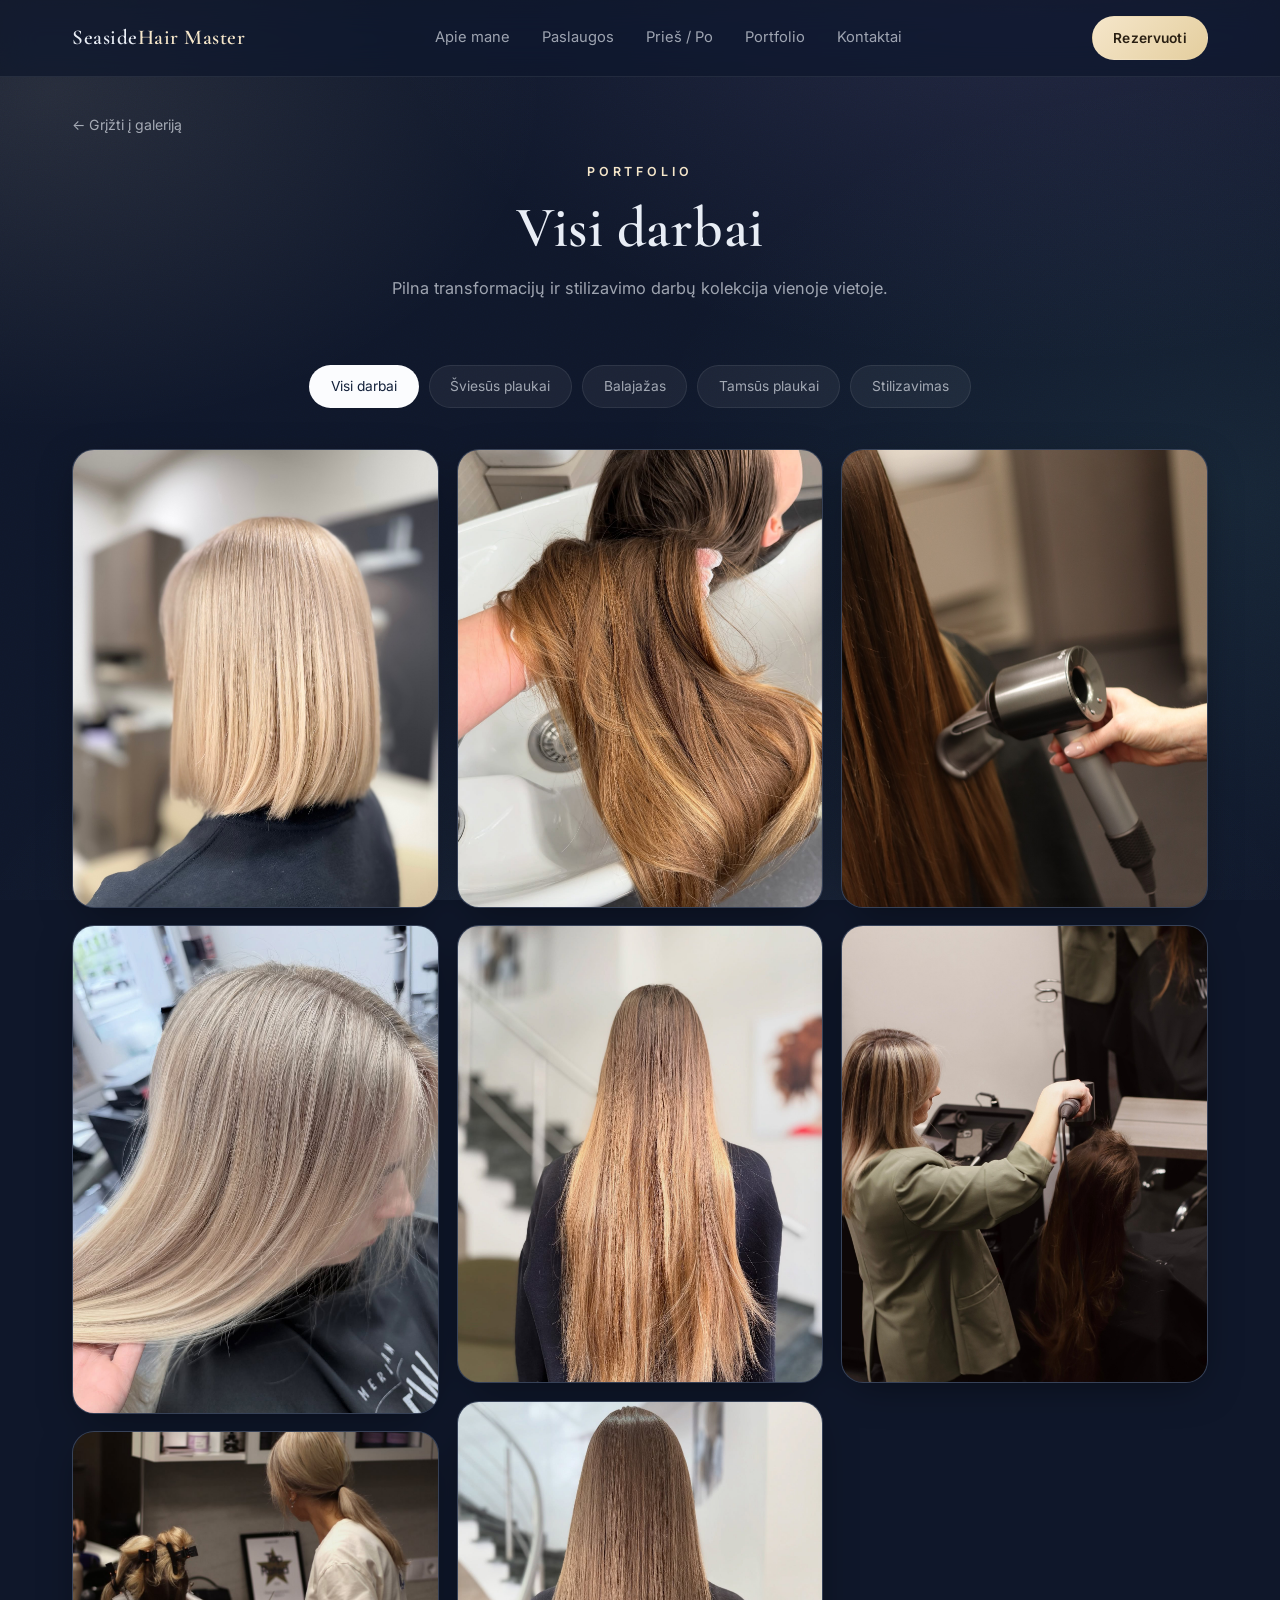
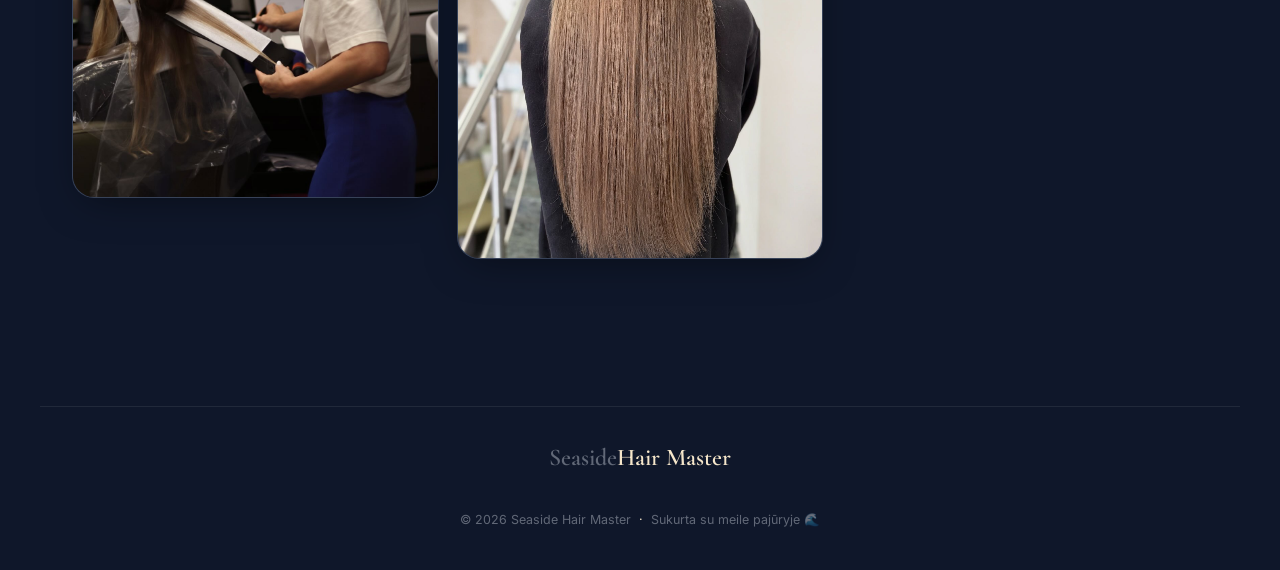
==== works.html @ 300fcc8c "Seaside Hair Master — pajūrio plaukų studijos svetainė Statinė svetainė (HTML/CSS/JS): hero su portr" ====
<!doctype html>
<html lang="lt">
<head>
  <meta charset="utf-8" />
  <meta name="viewport" content="width=device-width, initial-scale=1, viewport-fit=cover" />
  <title>Darbai · Seaside Hair Master</title>
  <meta name="description" content="Seaside Hair Master darbų galerija pagal kategorijas." />
  <meta name="theme-color" content="#0F172A" />
  <link rel="preconnect" href="https://fonts.googleapis.com" />
  <link rel="preconnect" href="https://fonts.gstatic.com" crossorigin />
  <link href="https://fonts.googleapis.com/css2?family=Cormorant+Garamond:wght@400;500;600;700&family=Inter:wght@300;400;500;600;700&display=swap" rel="stylesheet" />
  <link rel="stylesheet" href="css/styles.css" />
  <link rel="icon" href="data:image/svg+xml,%3Csvg xmlns='http://www.w3.org/2000/svg' viewBox='0 0 32 32'%3E%3Ctext y='26' font-size='26'%3E%F0%9F%8C%8A%3C/text%3E%3C/svg%3E" />
</head>
<body>
  <div class="page-noise" aria-hidden="true"></div>

  <!-- NAV -->
  <header class="nav is-scrolled" id="nav">
    <div class="nav__inner">
      <a href="index.html" class="nav__logo" aria-label="Seaside Hair Master pradžia">
        <span class="nav__logo-text">Seaside<em>Hair&nbsp;Master</em></span>
      </a>
      <nav class="nav__links" aria-label="Pagrindinė navigacija">
        <a href="index.html#about">Apie mane</a>
        <a href="index.html#services">Paslaugos</a>
        <a href="index.html#transform">Prieš / Po</a>
        <a href="index.html#portfolio">Portfolio</a>
        <a href="index.html#contact">Kontaktai</a>
      </nav>
      <a href="index.html#booking" class="btn btn--nav">Rezervuoti</a>
      <button class="nav__burger" id="burger" aria-label="Atidaryti meniu" aria-expanded="false">
        <span></span><span></span><span></span>
      </button>
    </div>
    <div class="nav__drawer" id="drawer">
      <a href="index.html#about">Apie mane</a>
      <a href="index.html#services">Paslaugos</a>
      <a href="index.html#transform">Prieš / Po</a>
      <a href="index.html#portfolio">Portfolio</a>
      <a href="index.html#contact">Kontaktai</a>
      <a href="index.html#booking" class="btn btn--gold btn--block">Rezervuoti konsultaciją</a>
    </div>
  </header>

  <main class="works section">
    <a href="index.html#portfolio" class="works__back">← Grįžti į galeriją</a>

    <div class="section__head">
      <p class="eyebrow" id="worksEyebrow">Darbai</p>
      <h1 class="section__title" id="worksTitle">Visi darbai</h1>
      <p class="section__lead" id="worksDesc"></p>
    </div>

    <div class="works__filters" id="worksFilters" role="tablist" aria-label="Kategorijos"></div>

    <div class="works__grid" id="worksGrid"></div>
  </main>

  <!-- Lightbox -->
  <div class="lightbox" id="lightbox" aria-hidden="true" role="dialog" aria-modal="true" aria-label="Darbo peržiūra">
    <button class="lightbox__close" id="lightboxClose" aria-label="Uždaryti">✕</button>
    <img class="lightbox__photo" id="lightboxPhoto" alt="" />
  </div>

  <footer class="site-footer">
    <div class="foot-copy">
      <a href="index.html" class="foot-brand">Seaside<em>Hair Master</em></a>
    </div>
    <div class="foot-copy">
      <span>© <span id="footYear">2026</span> Seaside Hair Master</span>
      <span class="foot-copy__dot">·</span>
      <span>Sukurta su meile pajūryje 🌊</span>
    </div>
  </footer>

  <script src="js/gallery-data.js" defer></script>
  <script src="js/works.js" defer></script>
</body>
</html>
---- css/styles.css ----
/* =========================================================
   Seaside Hair Master — stiliai
   Dark coastal glassmorphism · responsive
   ========================================================= */

:root{
  --bg:            #0F172A;
  --bg-2:          #0B1120;
  --gold:          #F5E6CA;
  --gold-deep:     #E4CE9E;
  --aqua:          #E0F2FE;
  --aqua-mist:     #A9D9F5;
  --violet:        #B9A8F0;
  --teal:          #7FE3D0;
  --pearl:         #FBFCFE;
  --text:          #E8EDF5;
  --text-soft:     rgba(232,237,245,.66);
  --text-faint:    rgba(232,237,245,.38);

  --glass:         rgba(255,255,255,.055);
  --glass-strong:  rgba(255,255,255,.09);
  --glass-border:  rgba(255,255,255,.14);
  --glass-border-soft: rgba(255,255,255,.08);

  --radius:        22px;
  --radius-sm:     14px;
  --shadow:        0 24px 60px -20px rgba(0,0,0,.55);
  --shadow-soft:   0 10px 40px -12px rgba(0,0,0,.5);

  --serif:         "Cormorant Garamond", Georgia, serif;
  --sans:          "Inter", system-ui, -apple-system, sans-serif;

  --maxw:          1200px;
  --ease:          cubic-bezier(.22,.61,.36,1);
}

*,*::before,*::after{ box-sizing:border-box; }

html{ scroll-behavior:smooth; -webkit-text-size-adjust:100%; }

body{
  margin:0;
  font-family:var(--sans);
  color:var(--text);
  background:
    radial-gradient(1100px 700px at 80% -6%, rgba(185,168,240,.12), transparent 60%),
    radial-gradient(900px 620px at 4% 10%, rgba(245,230,202,.10), transparent 55%),
    radial-gradient(1000px 700px at 96% 55%, rgba(127,227,208,.07), transparent 60%),
    radial-gradient(1200px 900px at 50% 122%, rgba(169,217,245,.10), transparent 60%),
    var(--bg);
  background-attachment:fixed;
  line-height:1.6;
  overflow-x:hidden;
  -webkit-font-smoothing:antialiased;
}

img{ max-width:100%; display:block; }
a{ color:inherit; text-decoration:none; }
button{ font-family:inherit; cursor:pointer; }

.page-noise{
  position:fixed; inset:0; z-index:1; pointer-events:none; opacity:.35;
  background-image:url("data:image/svg+xml,%3Csvg xmlns='http://www.w3.org/2000/svg' width='120' height='120'%3E%3Cfilter id='n'%3E%3CfeTurbulence type='fractalNoise' baseFrequency='.85' numOctaves='2'/%3E%3C/filter%3E%3Crect width='100%25' height='100%25' filter='url(%23n)' opacity='.5'/%3E%3C/svg%3E");
  mix-blend-mode:overlay;
}

/* ---------- typography helpers ---------- */
.eyebrow{
  font-size:.78rem; letter-spacing:.32em; text-transform:uppercase;
  color:var(--gold); font-weight:600; margin:0 0 1rem;
}
.section__title{
  font-family:var(--serif); font-weight:600;
  font-size:clamp(2.1rem,5.2vw,3.6rem); line-height:1.05;
  margin:0; letter-spacing:.5px;
}
.section__lead{
  color:var(--text-soft); max-width:52ch; margin:1rem auto 0;
  font-size:1.02rem;
}

/* ---------- glass card ---------- */
.glass-card{
  background:linear-gradient(160deg, var(--glass-strong), var(--glass));
  border:1px solid var(--glass-border);
  border-radius:var(--radius);
  backdrop-filter:blur(18px) saturate(140%);
  -webkit-backdrop-filter:blur(18px) saturate(140%);
  box-shadow:var(--shadow-soft),
             inset 0 1px 0 rgba(255,255,255,.14);
}

/* ---------- buttons ---------- */
.btn{
  --pad:.95rem 1.7rem;
  display:inline-flex; align-items:center; justify-content:center; gap:.5em;
  padding:var(--pad); border:1px solid transparent; border-radius:100px;
  font-weight:600; font-size:.94rem; letter-spacing:.02em;
  transition:transform .35s var(--ease), box-shadow .35s var(--ease), background .3s;
  white-space:nowrap;
}
.btn--gold{
  background:linear-gradient(135deg,var(--gold),var(--gold-deep));
  color:#2A2013;
  box-shadow:0 12px 30px -10px rgba(245,230,202,.5);
}
.btn--gold:hover{ transform:translateY(-3px); box-shadow:0 18px 40px -10px rgba(245,230,202,.65); }
.btn--ghost{
  background:var(--glass); color:var(--text);
  border:1px solid var(--glass-border);
}
.btn--ghost:hover{ background:var(--glass-strong); transform:translateY(-2px); }
.btn--nav{ padding:.62rem 1.25rem; font-size:.86rem; background:linear-gradient(135deg,var(--gold),var(--gold-deep)); color:#2A2013; }
.btn--nav:hover{ transform:translateY(-2px); }
.btn--block{ width:100%; }

/* ---------- section frame ---------- */
.section{
  position:relative; z-index:2;
  max-width:var(--maxw); margin:0 auto;
  padding:clamp(4.5rem,9vw,8rem) clamp(1.2rem,4vw,2rem);
}
.section__head{ text-align:center; margin-bottom:clamp(2.5rem,5vw,4rem); }

/* reveal animation — dvikryptė, su kryptimi */
.reveal{ opacity:0; transform:translateY(40px); transition:opacity .85s var(--ease), transform .85s var(--ease); }
.reveal[data-reveal="left"]{ transform:translateX(-64px); }
.reveal[data-reveal="right"]{ transform:translateX(64px); }
.reveal[data-reveal="up"]{ transform:translateY(48px); }
.reveal.is-in{ opacity:1; transform:none; }

/* =========================================================
   NAV
   ========================================================= */
.nav{
  position:fixed; top:0; left:0; right:0; z-index:50;
  transition:background .4s, backdrop-filter .4s, border-color .4s;
  border-bottom:1px solid transparent;
}
.nav.is-scrolled{
  background:rgba(15,23,42,.72);
  backdrop-filter:blur(16px) saturate(140%);
  -webkit-backdrop-filter:blur(16px) saturate(140%);
  border-bottom:1px solid var(--glass-border-soft);
}
.nav__inner{
  max-width:var(--maxw); margin:0 auto;
  display:flex; align-items:center; justify-content:space-between; gap:1rem;
  padding:1rem clamp(1.2rem,4vw,2rem);
}
.nav__logo{ display:flex; align-items:center; gap:.55rem; }
.nav__logo-mark{ font-size:1.4rem; }
.nav__logo-text{ font-family:var(--serif); font-size:1.32rem; font-weight:600; letter-spacing:.5px; }
.nav__logo-text em{ font-style:normal; color:var(--gold); }
.nav__links{ display:flex; gap:2rem; }
.nav__links a{ font-size:.92rem; color:var(--text-soft); position:relative; transition:color .3s; }
.nav__links a::after{
  content:""; position:absolute; left:0; bottom:-6px; height:1.5px; width:0;
  background:var(--gold); transition:width .35s var(--ease);
}
.nav__links a:hover{ color:var(--text); }
.nav__links a:hover::after{ width:100%; }

.nav__burger{ display:none; flex-direction:column; gap:5px; background:none; border:0; padding:6px; }
.nav__burger span{ width:24px; height:2px; background:var(--text); border-radius:2px; transition:.3s var(--ease); }
.nav__burger.is-open span:nth-child(1){ transform:translateY(7px) rotate(45deg); }
.nav__burger.is-open span:nth-child(2){ opacity:0; }
.nav__burger.is-open span:nth-child(3){ transform:translateY(-7px) rotate(-45deg); }

.nav__drawer{
  display:none; flex-direction:column; gap:.3rem;
  padding:1rem clamp(1.2rem,4vw,2rem) 1.6rem;
  background:rgba(11,17,32,.96);
  backdrop-filter:blur(16px); border-bottom:1px solid var(--glass-border-soft);
}
.nav__drawer a{ padding:.85rem .4rem; color:var(--text-soft); border-bottom:1px solid var(--glass-border-soft); }
.nav__drawer a:last-child{ border:0; margin-top:.8rem; }
.nav__drawer.is-open{ display:flex; animation:drawer .35s var(--ease); }
@keyframes drawer{ from{ opacity:0; transform:translateY(-12px);} to{ opacity:1; transform:none; } }

/* =========================================================
   HERO
   ========================================================= */
.hero{
  position:relative; min-height:100svh; display:flex; align-items:center;
  padding:7rem clamp(1.2rem,4vw,2rem) 4rem; overflow:hidden; z-index:2;
}
.hero__canvas{ position:absolute; inset:0; width:100%; height:100%; z-index:0; }
.hero__glow{
  position:absolute; z-index:0; inset:0; pointer-events:none;
  background:radial-gradient(600px 500px at 82% 40%, rgba(169,217,245,.16), transparent 60%);
}
.hero__grid{
  position:relative; z-index:2;
  max-width:var(--maxw); margin:0 auto; width:100%;
  display:grid; grid-template-columns:1.05fr .95fr; gap:clamp(2rem,5vw,4rem); align-items:center;
}
.hero__title{
  font-family:var(--serif); font-weight:600;
  font-size:clamp(2.9rem,7.4vw,5.7rem); line-height:.98; letter-spacing:.5px;
  margin:.4rem 0 1.4rem;
}
.hero__title span{ display:block; }
.reveal-word{ opacity:0; transform:translateY(40px); }
.reveal-word--accent{
  background:linear-gradient(120deg,var(--gold) 10%,var(--violet) 55%,var(--aqua-mist));
  background-size:200% auto;
  -webkit-background-clip:text; background-clip:text; color:transparent;
  font-style:italic; animation:shimmer 7s ease-in-out infinite;
}
@keyframes shimmer{ 0%,100%{ background-position:0% 50%; } 50%{ background-position:100% 50%; } }
.hero__sub{ color:var(--text-soft); font-size:1.08rem; max-width:46ch; margin:0 0 2rem; }

.hero__cta{
  display:flex; align-items:center; justify-content:space-between; gap:1.5rem;
  padding:1.1rem 1.1rem 1.1rem 1.6rem; max-width:520px;
}
.hero__cta-text{ display:flex; flex-direction:column; }
.hero__cta-text strong{ font-size:1.02rem; }
.hero__cta-text span{ font-size:.8rem; color:var(--text-faint); }

.hero__stats{ list-style:none; display:flex; gap:2.4rem; margin:2.6rem 0 0; padding:0; }
.hero__stats li{ display:flex; flex-direction:column; }
.hero__stats b{ font-family:var(--serif); font-size:1.8rem; color:var(--gold); }
.hero__stats span{ font-size:.78rem; color:var(--text-soft); letter-spacing:.02em; }

.hero__media{ position:relative; }
.hero__media-img{
  aspect-ratio:4/5; border-radius:calc(var(--radius) + 6px);
  background:
    linear-gradient(180deg, rgba(15,23,42,0) 45%, rgba(15,23,42,.55)),
    url("../assets/img/ieva-portrait.jpg");
  background-size:cover; background-position:center 18%;
  box-shadow:var(--shadow);
  border:1px solid var(--glass-border);
  position:relative; overflow:hidden;
}
.hero__media-img::after{
  content:""; position:absolute; inset:0;
  background:linear-gradient(115deg, transparent 40%, rgba(255,255,255,.12) 50%, transparent 60%);
  animation:sheen 6s var(--ease) infinite;
}
@keyframes sheen{ 0%,60%{ transform:translateX(-120%);} 100%{ transform:translateX(120%);} }
.hero__media-tag{
  position:absolute; bottom:1.1rem; left:-1rem; padding:.7rem 1.1rem;
  font-size:.84rem; display:flex; align-items:center; gap:.5rem;
}
.hero__media-tag b{ color:var(--gold); }
.dot{ width:8px; height:8px; border-radius:50%; background:#7CE0A8; box-shadow:0 0 10px #7CE0A8; animation:pulse 1.8s infinite; }
@keyframes pulse{ 0%,100%{ opacity:1;} 50%{ opacity:.35;} }

.hero__scroll{
  position:absolute; bottom:1.6rem; left:50%; transform:translateX(-50%); z-index:3;
  width:26px; height:42px; border:1.5px solid var(--glass-border); border-radius:100px;
  display:flex; justify-content:center; padding-top:8px;
}
.hero__scroll span{ width:4px; height:8px; border-radius:4px; background:var(--gold); animation:scroll 1.8s infinite; }
@keyframes scroll{ 0%{ opacity:0; transform:translateY(-4px);} 40%{ opacity:1;} 80%{ opacity:0; transform:translateY(12px);} }

/* =========================================================
   ABOUT
   ========================================================= */
.about__grid{ display:grid; grid-template-columns:1fr 1.05fr; gap:clamp(2.5rem,6vw,5rem); align-items:center; }
.about__visual{ position:relative; min-height:460px; }
.about__img{ position:absolute; border-radius:var(--radius); background-size:cover; background-position:center; box-shadow:var(--shadow); border:1px solid var(--glass-border); }
.about__img--back{
  width:66%; aspect-ratio:3/4; top:0; right:0;
  background-image:url("../assets/img/long-ombre.jpg");
  background-size:cover; background-position:center;
}
.about__img--front{
  width:54%; aspect-ratio:3/4; bottom:0; left:0;
  background-image:url("../assets/img/foils-process.jpg");
  background-size:cover; background-position:center;
}
.about__sign{
  position:absolute; bottom:2.2rem; right:.5rem; padding:1rem 1.4rem;
  display:flex; flex-direction:column;
}
.about__sign-name{ font-family:var(--serif); font-size:1.7rem; color:var(--gold); line-height:1; }
.about__sign-role{ font-size:.74rem; color:var(--text-soft); letter-spacing:.06em; text-transform:uppercase; margin-top:.35rem; }

.about__text p{ font-size:1.06rem; margin:0 0 1.2rem; }
.fade-line{ opacity:.28; transition:opacity .8s var(--ease); }
.fade-line.is-in{ opacity:1; }
.about__text em{ color:var(--aqua-mist); font-style:italic; }
.about__badges{ list-style:none; display:flex; flex-wrap:wrap; gap:.6rem; padding:0; margin:1.8rem 0 0; }
.about__badges li{
  font-size:.78rem; padding:.5rem .95rem; border-radius:100px;
  background:var(--glass); border:1px solid var(--glass-border); color:var(--text-soft);
}

/* =========================================================
   SERVICES
   ========================================================= */
.services__tabs{ display:flex; flex-wrap:wrap; justify-content:center; gap:.6rem; margin-bottom:2.6rem; }
.tab{
  padding:.8rem 1.5rem; border-radius:100px; font-size:.92rem; font-weight:500;
  background:var(--glass); border:1px solid var(--glass-border-soft); color:var(--text-soft);
  transition:.3s var(--ease);
}
.tab.is-active{ background:linear-gradient(135deg,var(--gold),var(--gold-deep)); color:#2A2013; border-color:transparent; box-shadow:0 10px 26px -12px rgba(245,230,202,.5); }
.tab:not(.is-active):hover{ color:var(--text); background:var(--glass-strong); }

.services__panels{ position:relative; }
.services__list{ display:grid; gap:1rem; }
.service{
  display:flex; align-items:center; justify-content:space-between; gap:1.5rem;
  padding:1.5rem 1.8rem; border-radius:var(--radius);
  background:linear-gradient(160deg,var(--glass-strong),var(--glass));
  border:1px solid var(--glass-border); backdrop-filter:blur(14px);
  transform-style:preserve-3d; transition:transform .2s var(--ease), border-color .3s, box-shadow .3s;
  will-change:transform;
}
.service:hover{ border-color:rgba(245,230,202,.4); box-shadow:0 20px 50px -22px rgba(0,0,0,.7); }
.service__main h3{ font-family:var(--serif); font-size:1.42rem; margin:0 0 .35rem; font-weight:600; }
.service__main p{ margin:0; color:var(--text-soft); font-size:.94rem; max-width:56ch; }
.service__price{ text-align:right; flex-shrink:0; }
.service__price b{ font-family:var(--serif); font-size:1.5rem; color:var(--gold); display:block; }
.service__price span{ font-size:.72rem; color:var(--text-faint); text-transform:uppercase; letter-spacing:.1em; }
.service__book{ margin-top:.6rem; font-size:.8rem; color:var(--aqua-mist); }

.services__thumb{
  position:fixed; top:0; left:0; width:150px; height:190px; border-radius:16px;
  background-size:cover; background-position:center; pointer-events:none; z-index:40;
  opacity:0; transform:translate(-50%,-50%) scale(.7); transition:opacity .3s, transform .3s var(--ease);
  border:1px solid var(--glass-border); box-shadow:var(--shadow);
}
.services__thumb.is-visible{ opacity:1; transform:translate(-50%,-50%) scale(1); }

/* =========================================================
   BEFORE / AFTER
   ========================================================= */
.ba{
  position:relative; max-width:860px; margin:0 auto; aspect-ratio:16/10;
  border-radius:var(--radius); overflow:hidden; box-shadow:var(--shadow);
  border:1px solid var(--glass-border); user-select:none; touch-action:none;
}
.ba__img{ position:absolute; inset:0; background-size:cover; background-position:center; }
.ba__img--after{ background:linear-gradient(160deg,#d8bd8f 0%,#7d97ad 55%,#26364f 100%); }
.ba__img--before{
  background:linear-gradient(160deg,#4a4a4a,#20242b);
  filter:grayscale(.5) brightness(.8); width:50%;
  border-right:2px solid rgba(255,255,255,.7);
}
.ba__label{
  position:absolute; top:1rem; padding:.4rem .9rem; font-size:.76rem; letter-spacing:.14em; text-transform:uppercase;
  background:rgba(15,23,42,.55); border:1px solid var(--glass-border-soft); border-radius:100px; backdrop-filter:blur(6px);
}
.ba__label--before{ left:1rem; }
.ba__label--after{ right:1rem; color:var(--gold); }
.ba__handle{
  position:absolute; top:0; bottom:0; left:50%; width:2px; background:rgba(255,255,255,.85);
  transform:translateX(-50%); cursor:ew-resize;
}
.ba__handle-grip{
  position:absolute; top:50%; left:50%; transform:translate(-50%,-50%);
  width:52px; height:52px; border-radius:50%;
  background:linear-gradient(135deg,var(--gold),var(--gold-deep)); color:#2A2013;
  display:flex; align-items:center; justify-content:center; font-weight:700; letter-spacing:2px;
  box-shadow:0 10px 30px -8px rgba(0,0,0,.6);
}

/* =========================================================
   PORTFOLIO
   ========================================================= */
.portfolio__filters{ display:flex; flex-wrap:wrap; justify-content:center; gap:.6rem; margin-bottom:2.4rem; }
.pill{
  padding:.6rem 1.3rem; border-radius:100px; font-size:.86rem;
  background:var(--glass); border:1px solid var(--glass-border-soft); color:var(--text-soft); transition:.3s var(--ease);
}
.pill.is-active{ background:var(--pearl); color:#12203a; border-color:transparent; }
.pill:not(.is-active):hover{ color:var(--text); background:var(--glass-strong); }

.portfolio__grid{
  columns:3; column-gap:1.1rem;
}
.tile{
  break-inside:avoid; margin-bottom:1.1rem; border-radius:var(--radius); overflow:hidden;
  position:relative; cursor:pointer; border:1px solid var(--glass-border-soft);
  transition:transform .5s var(--ease), opacity .4s; box-shadow:var(--shadow-soft);
}
.tile:hover{ transform:translateY(-6px); }
.tile__img{ background-size:cover; background-position:center; }
.tile__overlay{
  position:absolute; inset:0; display:flex; flex-direction:column; justify-content:flex-end;
  padding:1.1rem; background:linear-gradient(180deg,transparent 45%,rgba(11,17,32,.85));
  opacity:0; transition:opacity .4s;
}
.tile:hover .tile__overlay{ opacity:1; }
.tile__overlay h4{ font-family:var(--serif); font-size:1.15rem; margin:0; }
.tile__overlay span{ font-size:.78rem; color:var(--gold); }
.tile.is-hidden{ display:none; }

/* lightbox */
.lightbox{
  position:fixed; inset:0; z-index:100; display:none; align-items:center; justify-content:center;
  padding:1.5rem; background:rgba(6,10,20,.72); backdrop-filter:blur(10px);
}
.lightbox.is-open{ display:flex; animation:fade .3s; }
@keyframes fade{ from{ opacity:0;} to{ opacity:1; } }
.lightbox__inner{ display:grid; grid-template-columns:1.4fr .9fr; max-width:900px; width:100%; max-height:86vh; overflow:hidden; }
.lightbox__img{ background-size:cover; background-position:center; min-height:400px; }
.lightbox__meta{ padding:2rem; overflow:auto; }
.lightbox__meta h3{ font-family:var(--serif); font-size:1.7rem; margin:0 0 .3rem; }
.lightbox__cat{ color:var(--gold); font-size:.82rem; text-transform:uppercase; letter-spacing:.12em; margin:0 0 1.5rem; }
.lightbox__meta dl{ margin:0; display:grid; gap:.9rem; }
.lightbox__meta dt{ font-size:.72rem; color:var(--text-faint); text-transform:uppercase; letter-spacing:.1em; }
.lightbox__meta dd{ margin:.2rem 0 0; font-size:.96rem; }
.lightbox__close{
  position:absolute; top:1.4rem; right:1.6rem; width:44px; height:44px; border-radius:50%;
  background:var(--glass-strong); border:1px solid var(--glass-border); color:var(--text); font-size:1.1rem;
}
.lightbox__close:hover{ background:var(--glass); }

/* =========================================================
   BOOKING
   ========================================================= */
.booking{ position:relative; }
.booking::before{
  content:""; position:absolute; top:0; bottom:0; left:50%; transform:translateX(-50%);
  width:100vw; z-index:-1;
  background:
    linear-gradient(rgba(11,17,32,.80), rgba(11,17,32,.90) 55%, rgba(11,17,32,.96)),
    url("../assets/img/stylist-blowdry.jpg") center 22% / cover no-repeat;
}
.booking::after{
  content:""; position:absolute; top:0; bottom:0; left:50%; transform:translateX(-50%);
  width:100vw; z-index:-1; pointer-events:none;
  border-top:1px solid var(--glass-border-soft); border-bottom:1px solid var(--glass-border-soft);
  background:radial-gradient(700px 400px at 50% 0%, rgba(169,217,245,.12), transparent 65%);
}
.booking__card{ max-width:720px; margin:0 auto; padding:clamp(1.6rem,4vw,2.8rem); }
.booking__steps{ list-style:none; display:flex; gap:.5rem; margin:0 0 2.2rem; padding:0; counter-reset:s; }
.booking__steps li{ flex:1; display:flex; align-items:center; gap:.6rem; font-size:.86rem; color:var(--text-faint); }
.booking__steps li span{
  width:30px; height:30px; border-radius:50%; display:grid; place-items:center; flex-shrink:0;
  background:var(--glass); border:1px solid var(--glass-border); font-size:.85rem; transition:.3s;
}
.booking__steps li.is-active{ color:var(--text); }
.booking__steps li.is-active span{ background:linear-gradient(135deg,var(--gold),var(--gold-deep)); color:#2A2013; border-color:transparent; }
.booking__steps li.is-done span{ background:rgba(124,224,168,.2); border-color:rgba(124,224,168,.5); color:#7CE0A8; }

.booking__panel{ border:0; padding:0; margin:0; display:none; }
.booking__panel.is-active{ display:block; animation:panel .4s var(--ease); }
@keyframes panel{ from{ opacity:0; transform:translateX(14px);} to{ opacity:1; transform:none; } }

.field{ margin-bottom:1.1rem; }
.field-row{ display:grid; grid-template-columns:1fr 1fr; gap:1rem; }
.field label{ display:block; font-size:.82rem; color:var(--text-soft); margin-bottom:.45rem; letter-spacing:.02em; }
.field input, .field select, .field textarea, .card-input input{
  width:100%; padding:.85rem 1rem; border-radius:var(--radius-sm); color:var(--text);
  background:var(--glass); border:1px solid var(--glass-border); font-size:.95rem; font-family:inherit;
  transition:border-color .3s, box-shadow .3s, background .3s;
}
.field input::placeholder, .field textarea::placeholder{ color:var(--text-faint); }
.field input:focus, .field select:focus, .field textarea:focus, .card-input input:focus{
  outline:none; border-color:rgba(245,230,202,.55);
  background:var(--glass-strong);
  box-shadow:0 0 0 3px rgba(245,230,202,.12), 0 0 26px -4px rgba(169,217,245,.4);
}
.field select{ appearance:none; background-image:url("data:image/svg+xml,%3Csvg xmlns='http://www.w3.org/2000/svg' width='12' height='8'%3E%3Cpath d='M1 1l5 5 5-5' stroke='%23F5E6CA' stroke-width='1.5' fill='none'/%3E%3C/svg%3E"); background-repeat:no-repeat; background-position:right 1rem center; }
.field textarea{ resize:vertical; }
.field.invalid input, .field.invalid select{ border-color:#e88; box-shadow:0 0 0 3px rgba(238,136,136,.15); }

.dropzone{
  display:flex; flex-direction:column; align-items:center; gap:.4rem; text-align:center;
  padding:1.8rem; border-radius:var(--radius-sm); cursor:pointer;
  background:var(--glass); border:1.5px dashed var(--glass-border); transition:.3s;
}
.dropzone:hover, .dropzone.is-drag{ border-color:var(--gold); background:var(--glass-strong); }
.dropzone__icon{ font-size:1.5rem; color:var(--gold); }
.dropzone small{ color:var(--text-faint); font-size:.78rem; }
.dropzone b{ color:var(--gold); }

.booking__nav{ display:flex; justify-content:space-between; align-items:center; margin-top:1.8rem; gap:1rem; }
.booking__hint, .booking__secure{ font-size:.88rem; color:var(--text-soft); margin:0 0 1.2rem; }
.booking__secure{ margin:1.2rem 0 0; }

/* calendar */
.calendar{ display:grid; grid-template-columns:repeat(7,1fr); gap:.4rem; }
.calendar__dow{ text-align:center; font-size:.7rem; color:var(--text-faint); text-transform:uppercase; padding:.3rem 0; }
.calendar__day{
  aspect-ratio:1; border-radius:12px; background:var(--glass); border:1px solid var(--glass-border-soft);
  color:var(--text); font-size:.9rem; display:grid; place-items:center; transition:.25s;
}
.calendar__day:disabled{ opacity:.25; cursor:not-allowed; }
.calendar__day:not(:disabled):hover{ background:var(--glass-strong); border-color:var(--gold); }
.calendar__day.is-selected{ background:linear-gradient(135deg,var(--gold),var(--gold-deep)); color:#2A2013; border-color:transparent; }
.calendar__day.is-empty{ background:none; border:0; }

.timeslots{ margin-top:1.6rem; }
.timeslots__label{ font-size:.86rem; color:var(--text-soft); margin:0 0 .8rem; }
.timeslots__label b{ color:var(--gold); }
.timeslots__grid{ display:grid; grid-template-columns:repeat(auto-fill,minmax(90px,1fr)); gap:.5rem; }
.slot{ padding:.7rem; border-radius:12px; background:var(--glass); border:1px solid var(--glass-border); color:var(--text); font-size:.9rem; transition:.25s; }
.slot:hover{ border-color:var(--gold); background:var(--glass-strong); }
.slot.is-selected{ background:linear-gradient(135deg,var(--gold),var(--gold-deep)); color:#2A2013; border-color:transparent; }

.summary{ background:var(--glass); border:1px solid var(--glass-border); border-radius:var(--radius-sm); padding:1.3rem 1.5rem; margin-bottom:1.5rem; }
.summary__row{ display:flex; justify-content:space-between; padding:.5rem 0; font-size:.94rem; border-bottom:1px solid var(--glass-border-soft); }
.summary__row:last-child{ border:0; }
.summary__row span{ color:var(--text-soft); }
.summary__row b{ color:var(--text); }
.summary__total{ font-family:var(--serif); font-size:1.2rem; }
.summary__total b{ color:var(--gold); }

.card-input{ position:relative; }
.card-brands{ position:absolute; right:.7rem; top:50%; transform:translateY(-50%); display:flex; gap:.35rem; }
.card-brands span{ font-size:.62rem; padding:.2rem .35rem; border-radius:5px; background:var(--glass-strong); border:1px solid var(--glass-border-soft); color:var(--text-soft); }

.booking__success{ text-align:center; padding:2rem 1rem; }
.booking__success-mark{
  width:70px; height:70px; border-radius:50%; margin:0 auto 1.3rem; display:grid; place-items:center;
  background:rgba(124,224,168,.16); border:1px solid rgba(124,224,168,.5); color:#7CE0A8; font-size:2rem;
}
.booking__success h3{ font-family:var(--serif); font-size:1.9rem; margin:0 0 .6rem; }
.booking__success p{ color:var(--text-soft); }
.booking__disclaimer{ text-align:center; color:var(--text-faint); font-size:.78rem; margin-top:1.4rem; }

/* =========================================================
   FOOTER
   ========================================================= */
.footer{ position:relative; z-index:2; max-width:var(--maxw); margin:0 auto; padding:2rem clamp(1.2rem,4vw,2rem) 3rem; }
.footer__inner{ display:grid; grid-template-columns:1.5fr 1fr 1fr 1.3fr; gap:2.5rem; padding:clamp(2rem,4vw,3rem); }
.footer__brand p{ color:var(--text-soft); font-size:.92rem; margin:1rem 0 1.4rem; max-width:34ch; }
.footer__col h4{ font-family:var(--serif); font-size:1.2rem; margin:0 0 1rem; font-weight:600; }
.footer__col p{ color:var(--text-soft); font-size:.92rem; margin:0 0 .8rem; }
.footer__link{ display:block; color:var(--aqua-mist); font-size:.92rem; margin-bottom:.4rem; transition:color .3s; }
.footer__link:hover{ color:var(--gold); }
.footer__social{ display:flex; gap:1rem; }
.footer__social a{ font-size:.86rem; color:var(--text-soft); position:relative; transition:color .3s; }
.footer__social a:hover{ color:var(--gold); }
.footer__hours{ list-style:none; padding:0; margin:0; }
.footer__hours li{ display:flex; justify-content:space-between; font-size:.9rem; padding:.35rem 0; color:var(--text-soft); }
.footer__hours b{ color:var(--text); }
.footer__bottom{ display:flex; justify-content:space-between; flex-wrap:wrap; gap:.6rem; margin-top:1.6rem; padding:0 .5rem; font-size:.8rem; color:var(--text-faint); }

/* =========================================================
   RESPONSIVE
   ========================================================= */
@media (max-width:960px){
  .nav__links{ display:none; }
  .nav__burger{ display:flex; }
  .btn--nav{ display:none; }
  .hero__grid{ grid-template-columns:1fr; }
  .hero__right{ order:-1; max-width:360px; }
  .hero__stats{ gap:1.6rem; }
  .about__grid{ grid-template-columns:1fr; }
  .about__visual{ max-width:440px; }
  .portfolio__grid{ columns:2; }
  .footer__inner{ grid-template-columns:1fr 1fr; }
  .lightbox__inner{ grid-template-columns:1fr; }
  .lightbox__img{ min-height:260px; }
}
@media (max-width:600px){
  .hero__cta{ flex-direction:column; align-items:stretch; text-align:center; }
  .hero__cta .btn{ width:100%; }
  .hero__stats{ flex-wrap:wrap; gap:1.2rem 2rem; }
  .service{ flex-direction:column; align-items:flex-start; gap:.9rem; }
  .service__price{ text-align:left; }
  .portfolio__grid{ columns:1; }
  .footer__inner{ grid-template-columns:1fr; }
  .field-row{ grid-template-columns:1fr; }
  .booking__steps li span{ width:26px; height:26px; }
  .booking__steps li{ font-size:.72rem; }
  .section__title{ font-size:2rem; }
}

@media (prefers-reduced-motion:reduce){
  *{ animation:none !important; transition:none !important; scroll-behavior:auto !important; }
  .reveal, .reveal-word, .fade-line{ opacity:1 !important; transform:none !important; }
}

/* =========================================================
   PARTICLES — subtilus judantis fonas
   ========================================================= */
.particles{
  position:fixed; inset:0; width:100%; height:100%; z-index:0; pointer-events:none;
  opacity:.9;
}

/* =========================================================
   BEFORE / AFTER — 3 showcase cards (su Prieš/Po slankikliu)
   ========================================================= */
.showcase__hint{ text-align:center; color:var(--text-soft); font-size:.95rem; margin:-1rem 0 2.4rem; }
.bax{
  position:relative; aspect-ratio:4/5; overflow:hidden; touch-action:none; user-select:none;
  cursor:ew-resize; background:#26324a;
}
.showcase__card--tall .bax{ aspect-ratio:4/5.4; }
.bax__after, .bax__before{ position:absolute; inset:0; background-size:cover; background-position:center; }
.bax__before{
  width:50%; filter:grayscale(.55) brightness(.72) contrast(1.05) sepia(.12);
  border-right:2px solid rgba(255,255,255,.85);
}
.bax__badge{
  position:absolute; top:.7rem; padding:.28rem .65rem; font-size:.6rem; letter-spacing:.14em;
  text-transform:uppercase; border-radius:100px; background:rgba(11,17,32,.6);
  border:1px solid var(--glass-border-soft); backdrop-filter:blur(4px); z-index:3;
}
.bax__badge--before{ left:.7rem; }
.bax__badge--after{ right:.7rem; color:var(--gold); }
.bax__handle{
  position:absolute; top:0; bottom:0; left:50%; width:2px; background:rgba(255,255,255,.9);
  transform:translateX(-50%); z-index:3;
}
.bax__handle span{
  position:absolute; top:50%; left:50%; transform:translate(-50%,-50%);
  width:40px; height:40px; border-radius:50%;
  background:linear-gradient(135deg,var(--gold),var(--gold-deep)); color:#2A2013;
  display:grid; place-items:center; box-shadow:0 8px 22px -6px rgba(0,0,0,.65);
}
.bax__handle span::before{ content:"‹ ›"; font-weight:700; letter-spacing:1px; font-size:.85rem; }

/* =========================================================
   BEFORE / AFTER — 3 showcase cards
   ========================================================= */
.showcase{
  display:grid; grid-template-columns:repeat(3,1fr); gap:1.4rem; align-items:center;
}
.showcase__card{
  border-radius:var(--radius); overflow:hidden; position:relative;
  border:1px solid var(--glass-border); box-shadow:var(--shadow);
  background:var(--bg-2); transition:transform .5s var(--ease), box-shadow .5s var(--ease);
}
.showcase__card:hover{ transform:translateY(-8px); box-shadow:0 30px 60px -24px rgba(0,0,0,.75); }
.showcase__card--tall{ transform:translateY(-18px); }
.showcase__card--tall:hover{ transform:translateY(-26px); }
.showcase__img{
  aspect-ratio:4/5; background-size:cover; background-position:center top;
  background-color:#26324a; background-repeat:no-repeat;
}
.showcase__card--tall .showcase__img{ aspect-ratio:4/5.4; }
.showcase__body{ padding:1.4rem 1.5rem 1.6rem; }
.showcase__tag{
  font-size:.7rem; letter-spacing:.16em; text-transform:uppercase; color:var(--gold);
  display:inline-block; margin-bottom:.6rem;
}
.showcase__body h3{ font-family:var(--serif); font-size:1.35rem; margin:0 0 .5rem; font-weight:600; }
.showcase__body p{ margin:0; color:var(--text-soft); font-size:.92rem; }

/* =========================================================
   GALLERY — category carousel
   ========================================================= */
.gallery__viewport{ width:100%; }
.gallery__track{
  display:flex; gap:20px; overflow-x:auto; scroll-snap-type:x mandatory;
  padding:.6rem .3rem 1.4rem; scrollbar-width:none; -ms-overflow-style:none;
}
.gallery__track::-webkit-scrollbar{ display:none; }
.gcard{
  scroll-snap-align:start; flex:0 0 340px; max-width:340px;
  position:relative; border-radius:var(--radius); overflow:hidden;
  border:1px solid var(--glass-border); box-shadow:var(--shadow); min-height:440px;
  display:flex; align-items:flex-end; isolation:isolate;
  transition:transform .5s var(--ease), box-shadow .5s var(--ease), border-color .4s;
}
.gcard:hover{ transform:translateY(-6px); border-color:rgba(245,230,202,.45); box-shadow:0 30px 60px -22px rgba(0,0,0,.75); }
.gcard__img{
  position:absolute; inset:0; z-index:-2; background-size:cover; background-position:center;
  background-color:#26324a; transition:transform .6s var(--ease);
}
.gcard:hover .gcard__img{ transform:scale(1.06); }
.gcard__shade{ position:absolute; inset:0; z-index:-1; background:linear-gradient(180deg, rgba(11,17,32,0) 30%, rgba(11,17,32,.55) 60%, rgba(11,17,32,.92)); }
.gcard__body{ padding:1.6rem 1.5rem; color:var(--text); }
.gcard__count{ font-size:.72rem; letter-spacing:.14em; text-transform:uppercase; color:var(--gold); }
.gcard__body h3{ font-family:var(--serif); font-size:1.7rem; margin:.4rem 0 .5rem; font-weight:600; }
.gcard__body p{ margin:0 0 1rem; font-size:.9rem; color:var(--text-soft); }
.gcard__link{ display:inline-flex; align-items:center; gap:.5rem; font-size:.86rem; font-weight:600; color:var(--gold); }
.gcard:hover .gcard__link svg{ transform:translateX(4px); }
.gcard__link svg{ transition:transform .3s var(--ease); }

.gallery__controls{ display:flex; align-items:center; justify-content:space-between; margin-top:1.4rem; }
.gallery__arrows{ display:flex; gap:.6rem; }
.gallery__arrow{
  width:46px; height:46px; border-radius:50%; display:grid; place-items:center;
  background:var(--glass); border:1px solid var(--glass-border); color:var(--text); transition:.3s var(--ease);
}
.gallery__arrow:not(:disabled):hover{ background:var(--glass-strong); border-color:var(--gold); transform:translateY(-2px); }
.gallery__arrow:disabled{ opacity:.3; cursor:not-allowed; }
.gallery__dots{ display:flex; gap:.5rem; }
.gdot{ width:8px; height:8px; border-radius:50%; border:0; background:var(--glass-border); transition:.3s; padding:0; }
.gdot.is-active{ background:var(--gold); width:22px; border-radius:5px; }

/* =========================================================
   CONTACT + MAP
   ========================================================= */
.contact__grid{ display:grid; grid-template-columns:.85fr 1.15fr; gap:1.6rem; }
.contact__info{ padding:2rem; display:flex; flex-direction:column; gap:1.3rem; }
.contact__row{ display:flex; gap:1rem; align-items:flex-start; }
.contact__ico{ font-size:1.2rem; line-height:1.4; flex-shrink:0; }
.contact__row b{ font-size:.95rem; }
.contact__row p{ margin:.15rem 0 0; color:var(--text-soft); font-size:.92rem; }
.contact__row a{ color:var(--aqua-mist); transition:color .3s; }
.contact__row a:hover{ color:var(--gold); }
.contact__hours{ list-style:none; margin:.3rem 0 0; padding:0; }
.contact__hours li{ display:flex; justify-content:space-between; gap:1.5rem; font-size:.9rem; padding:.25rem 0; color:var(--text-soft); }
.contact__hours b{ color:var(--text); font-weight:500; }
.contact__info .btn{ margin-top:auto; }
.contact__map{
  border-radius:var(--radius); overflow:hidden; border:1px solid var(--glass-border);
  box-shadow:var(--shadow); min-height:360px; position:relative;
}
.contact__map iframe{ width:100%; height:100%; min-height:360px; border:0; display:block; filter:grayscale(.25) contrast(.95) brightness(.98); }

/* =========================================================
   SITE FOOTER (naujas dizainas)
   ========================================================= */
.site-footer{
  position:relative; z-index:2; max-width:var(--maxw); margin:2rem auto 0;
  padding:0 clamp(1.2rem,4vw,2rem) 2.5rem;
  border-top:1px solid var(--glass-border-soft);
}
.foot-intro{
  display:grid; gap:1.2rem; align-items:center; max-width:1000px; margin:0 auto;
  padding:2.6rem 0 0;
}
@media (min-width:768px){ .foot-intro{ grid-template-columns:auto 1fr; gap:2rem; } }
.foot-brand{ font-family:var(--serif); font-size:1.5rem; font-weight:600; white-space:nowrap; }
.foot-brand em{ font-style:normal; color:var(--gold); }
.foot-about{ margin:0; font-size:.82rem; line-height:1.7; color:var(--text-soft); text-align:center; }
@media (min-width:768px){ .foot-about{ text-align:left; } }

.foot-rule{ height:1px; margin:2rem 0; background-image:linear-gradient(90deg, var(--glass-border) 40%, transparent 0); background-size:8px 1px; background-repeat:repeat-x; }

.foot-links{ display:grid; grid-template-columns:repeat(2,1fr); gap:1.8rem; }
@media (min-width:768px){ .foot-links{ display:flex; justify-content:space-between; } }
.foot-links ul{ list-style:none; margin:0; padding:0; display:flex; flex-direction:column; gap:.6rem; }
.foot-links__h{ font-family:var(--serif); font-size:1rem; color:var(--text); margin-bottom:.3rem; }
.foot-links a{ font-size:.82rem; color:var(--text-soft); transition:color .3s; }
.foot-links a:hover{ color:var(--gold); }

.foot-social-row{ display:flex; flex-wrap:wrap; align-items:center; justify-content:center; gap:1.4rem; }
.foot-socials{ display:flex; flex-wrap:wrap; gap:.7rem; justify-content:center; }
.foot-ico{
  display:grid; place-items:center; width:44px; height:44px; border-radius:14px;
  border:1px dotted var(--glass-border); color:var(--text-soft);
  transition:transform .3s var(--ease), color .3s, border-color .3s, background .3s;
}
.foot-ico:hover{ transform:translateY(-4px); color:var(--gold); border-color:var(--gold); background:var(--glass); }
.foot-top{
  display:grid; place-items:center; width:44px; height:44px; border-radius:100px;
  border:1px dotted var(--glass-border); background:var(--glass); color:var(--text);
  transition:transform .3s var(--ease), border-color .3s;
}
.foot-top:hover{ transform:translateY(-4px); border-color:var(--gold); color:var(--gold); }

.foot-copy{
  display:flex; flex-wrap:wrap; align-items:center; justify-content:center; gap:.5rem;
  margin-top:2rem; font-size:.78rem; color:var(--text-faint);
}
.foot-copy__dot{ color:var(--gold); }

/* =========================================================
   WORKS PAGE (kategorijos puslapis)
   ========================================================= */
.works{ padding-top:7rem; }
.works__back{ display:inline-block; margin-bottom:1.6rem; font-size:.88rem; color:var(--text-soft); transition:color .3s; }
.works__back:hover{ color:var(--gold); }
.works__filters{ display:flex; flex-wrap:wrap; justify-content:center; gap:.6rem; margin-bottom:2.6rem; }
.works__filters .pill{ padding:.6rem 1.3rem; border-radius:100px; font-size:.86rem; background:var(--glass); border:1px solid var(--glass-border-soft); color:var(--text-soft); transition:.3s var(--ease); }
.works__filters .pill.is-active{ background:var(--pearl); color:#12203a; border-color:transparent; }
.works__filters .pill:not(.is-active):hover{ color:var(--text); background:var(--glass-strong); }
.works__grid{ columns:3; column-gap:1.1rem; }
.wtile{ break-inside:avoid; margin:0 0 1.1rem; border-radius:var(--radius); overflow:hidden; position:relative; cursor:pointer; border:1px solid var(--glass-border-soft); box-shadow:var(--shadow-soft); background:#26324a; }
.wtile img{ width:100%; display:block; transition:transform .5s var(--ease); }
.wtile:hover img{ transform:scale(1.05); }
.wtile figcaption{
  position:absolute; inset:auto 0 0 0; padding:1rem; font-size:.9rem;
  background:linear-gradient(180deg,transparent,rgba(11,17,32,.85)); opacity:0; transition:opacity .4s;
}
.wtile:hover figcaption{ opacity:1; }
.wtile.is-broken{ min-height:260px; }
.wtile.is-broken img{ opacity:0; }
.wtile.is-broken::after{ content:"Įkelkite nuotrauką"; position:absolute; inset:0; display:grid; place-items:center; color:var(--text-faint); font-size:.82rem; }
.works__empty{ text-align:center; color:var(--text-soft); grid-column:1/-1; }

.lightbox__photo{ max-width:92vw; max-height:88vh; border-radius:var(--radius); box-shadow:var(--shadow); border:1px solid var(--glass-border); }

/* =========================================================
   RESPONSIVE — nauji komponentai
   ========================================================= */
@media (max-width:960px){
  .showcase{ grid-template-columns:1fr 1fr; }
  .showcase__card--tall{ transform:none; grid-column:1/-1; }
  .showcase__card--tall:hover{ transform:translateY(-8px); }
  .showcase__card--tall .showcase__img{ aspect-ratio:16/9; }
  .contact__grid{ grid-template-columns:1fr; }
  .works__grid{ columns:2; }
}
@media (max-width:600px){
  .showcase{ grid-template-columns:1fr; }
  .gcard{ flex-basis:82vw; max-width:82vw; }
  .works__grid{ columns:1; }
  .foot-links{ grid-template-columns:1fr 1fr; }
}
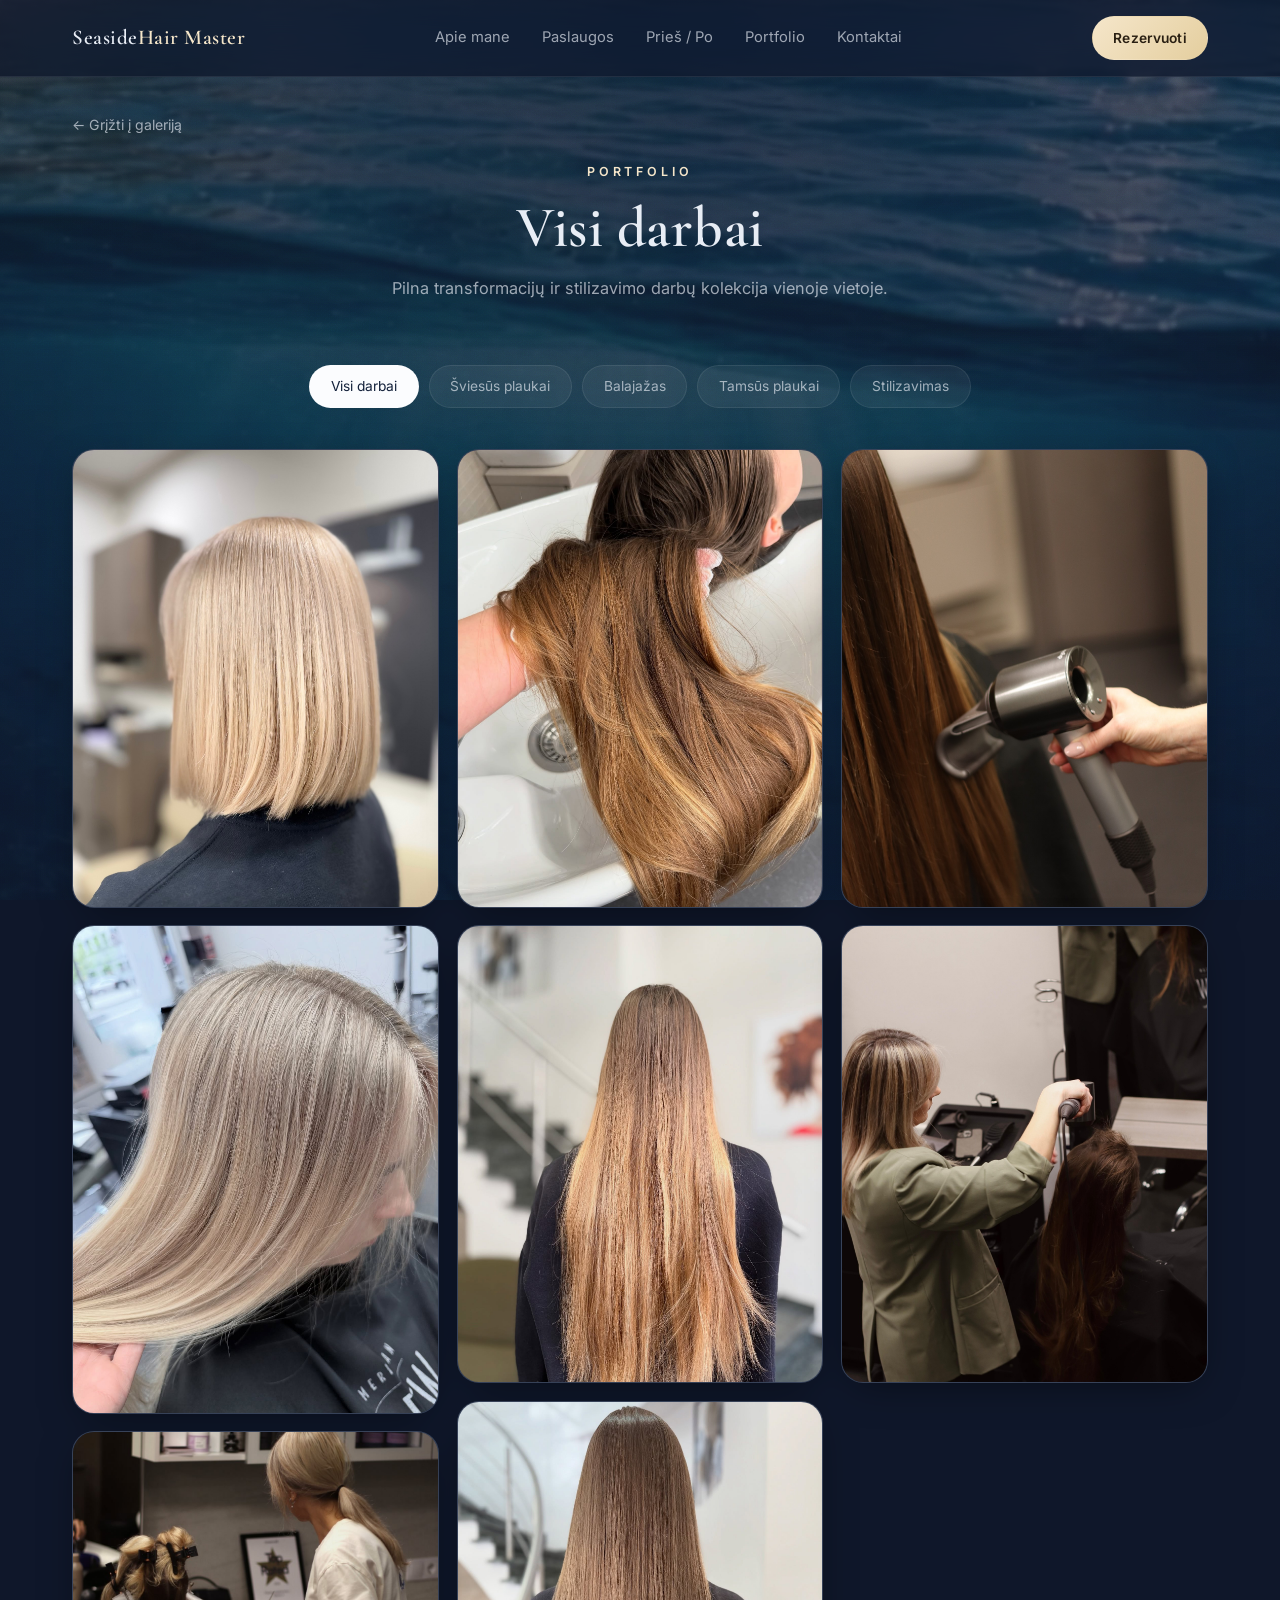
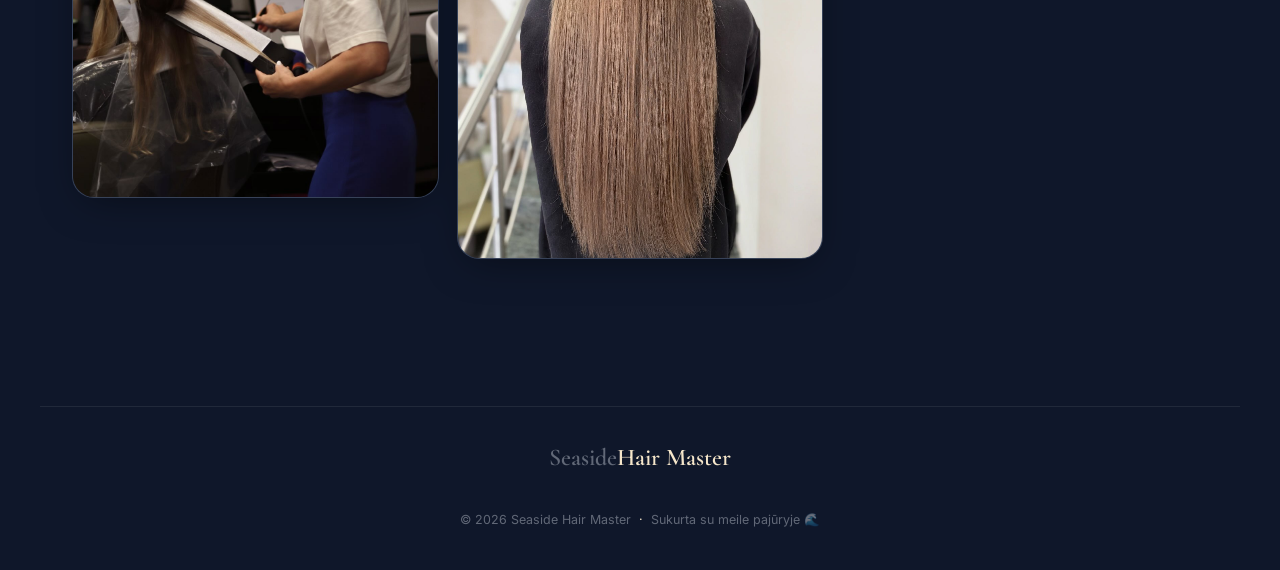
==== commit 8a4d2848: "Fono video visai svetainei (parallax, autoplay/loop), services sekcijos fono nuotrauka, pašalinti pa" ====
--- a/works.html
+++ b/works.html
@@ -13,6 +13,28 @@
   <link rel="icon" href="data:image/svg+xml,%3Csvg xmlns='http://www.w3.org/2000/svg' viewBox='0 0 32 32'%3E%3Ctext y='26' font-size='26'%3E%F0%9F%8C%8A%3C/text%3E%3C/svg%3E" />
 </head>
 <body>
+  <div class="bg-video" aria-hidden="true">
+    <video id="bgVideo" autoplay muted loop playsinline preload="auto" poster="assets/video/bg-poster.jpg">
+      <source src="assets/video/bg.mp4" type="video/mp4" />
+    </video>
+  </div>
+  <div class="bg-video-overlay" aria-hidden="true"></div>
+
+  <div class="sea-life" aria-hidden="true">
+    <span class="fish" style="top:18%; width:66px; --op:.14; animation-duration:38s; animation-delay:-6s;">
+      <svg viewBox="0 0 72 36"><path class="body" d="M4 18C16 4 44 4 54 18 44 32 16 32 4 18Z"/><path class="body" d="M54 18 70 8 66 18 70 28Z"/><circle class="eye" cx="18" cy="15" r="2"/></svg>
+    </span>
+    <span class="fish fish--rev" style="top:52%; width:50px; --op:.12; color:var(--gold); animation-duration:50s; animation-delay:-22s;">
+      <svg viewBox="0 0 72 36"><path class="body" d="M4 18C16 4 44 4 54 18 44 32 16 32 4 18Z"/><path class="body" d="M54 18 70 8 66 18 70 28Z"/><circle class="eye" cx="18" cy="15" r="2"/></svg>
+    </span>
+    <span class="fish" style="top:76%; width:88px; --op:.10; color:var(--teal); animation-duration:56s; animation-delay:-34s;">
+      <svg viewBox="0 0 72 36"><path class="body" d="M4 18C16 4 44 4 54 18 44 32 16 32 4 18Z"/><path class="body" d="M54 18 70 8 66 18 70 28Z"/><circle class="eye" cx="18" cy="15" r="2"/></svg>
+    </span>
+    <span class="bubble" style="left:14%; width:10px; height:10px; animation-duration:18s; animation-delay:-3s;"></span>
+    <span class="bubble" style="left:44%; width:8px; height:8px; animation-duration:16s; animation-delay:-8s;"></span>
+    <span class="bubble" style="left:72%; width:13px; height:13px; animation-duration:22s; animation-delay:-12s;"></span>
+    <span class="bubble" style="left:88%; width:9px; height:9px; animation-duration:19s; animation-delay:-6s;"></span>
+  </div>
   <div class="page-noise" aria-hidden="true"></div>
 
   <!-- NAV -->
@@ -29,19 +51,45 @@
         <a href="index.html#contact">Kontaktai</a>
       </nav>
       <a href="index.html#booking" class="btn btn--nav">Rezervuoti</a>
-      <button class="nav__burger" id="burger" aria-label="Atidaryti meniu" aria-expanded="false">
-        <span></span><span></span><span></span>
+      <button class="sm-toggle" id="smToggle" type="button" aria-label="Atidaryti meniu" aria-expanded="false" aria-controls="smPanel">
+        <span class="sm-toggle-textWrap"><span class="sm-toggle-textInner">
+          <span class="sm-toggle-line">Meniu</span>
+          <span class="sm-toggle-line">Uždaryti</span>
+        </span></span>
+        <span class="sm-icon" aria-hidden="true">
+          <span class="sm-icon-line"></span>
+          <span class="sm-icon-line sm-icon-line-v"></span>
+        </span>
       </button>
     </div>
-    <div class="nav__drawer" id="drawer">
-      <a href="index.html#about">Apie mane</a>
-      <a href="index.html#services">Paslaugos</a>
-      <a href="index.html#transform">Prieš / Po</a>
-      <a href="index.html#portfolio">Portfolio</a>
-      <a href="index.html#contact">Kontaktai</a>
-      <a href="index.html#booking" class="btn btn--gold btn--block">Rezervuoti konsultaciją</a>
+  </header>
+
+  <!-- ============ STAGGERED MOBILE MENU ============ -->
+  <div class="sm-menu" id="staggeredMenu" aria-hidden="true">
+    <div class="sm-prelayers" aria-hidden="true">
+      <div class="sm-prelayer" style="background:#4b3f7a"></div>
+      <div class="sm-prelayer" style="background:#c9a86e"></div>
     </div>
-  </header>
+    <aside class="sm-panel" id="smPanel" aria-hidden="true" aria-label="Meniu">
+      <div class="sm-panel-inner">
+        <ul class="sm-panel-list" data-numbering>
+          <li class="sm-panel-itemWrap"><a class="sm-panel-item" href="index.html#about"><span class="sm-panel-itemLabel">Apie mane</span></a></li>
+          <li class="sm-panel-itemWrap"><a class="sm-panel-item" href="index.html#services"><span class="sm-panel-itemLabel">Paslaugos</span></a></li>
+          <li class="sm-panel-itemWrap"><a class="sm-panel-item" href="index.html#transform"><span class="sm-panel-itemLabel">Prieš / Po</span></a></li>
+          <li class="sm-panel-itemWrap"><a class="sm-panel-item" href="index.html#portfolio"><span class="sm-panel-itemLabel">Portfolio</span></a></li>
+          <li class="sm-panel-itemWrap"><a class="sm-panel-item" href="index.html#contact"><span class="sm-panel-itemLabel">Kontaktai</span></a></li>
+          <li class="sm-panel-itemWrap"><a class="sm-panel-item" href="index.html#booking"><span class="sm-panel-itemLabel">Rezervuoti</span></a></li>
+        </ul>
+        <div class="sm-socials" aria-label="Socialiniai tinklai">
+          <h3 class="sm-socials-title">Sekite</h3>
+          <ul class="sm-socials-list">
+            <li class="sm-socials-item"><a class="sm-socials-link" href="https://www.instagram.com/seaside_hair_master" target="_blank" rel="noreferrer">Instagram</a></li>
+            <li class="sm-socials-item"><a class="sm-socials-link" href="https://www.facebook.com/ieva.suikaite" target="_blank" rel="noreferrer">Facebook</a></li>
+          </ul>
+        </div>
+      </div>
+    </aside>
+  </div>
 
   <main class="works section">
     <a href="index.html#portfolio" class="works__back">← Grįžti į galeriją</a>
@@ -75,6 +123,7 @@
   </footer>
 
   <script src="js/gallery-data.js" defer></script>
+  <script src="js/menu.js" defer></script>
   <script src="js/works.js" defer></script>
 </body>
 </html>
--- a/css/styles.css
+++ b/css/styles.css
@@ -36,7 +36,7 @@
 
 *,*::before,*::after{ box-sizing:border-box; }
 
-html{ scroll-behavior:smooth; -webkit-text-size-adjust:100%; }
+html{ scroll-behavior:smooth; -webkit-text-size-adjust:100%; overflow-x:hidden; overflow-x:clip; }
 
 body{
   margin:0;
@@ -51,6 +51,7 @@
   background-attachment:fixed;
   line-height:1.6;
   overflow-x:hidden;
+  overflow-x:clip;
   -webkit-font-smoothing:antialiased;
 }
 
@@ -133,7 +134,7 @@
    NAV
    ========================================================= */
 .nav{
-  position:fixed; top:0; left:0; right:0; z-index:50;
+  position:fixed; top:0; left:0; right:0; z-index:70;
   transition:background .4s, backdrop-filter .4s, border-color .4s;
   border-bottom:1px solid transparent;
 }
@@ -183,8 +184,10 @@
    ========================================================= */
 .hero{
   position:relative; min-height:100svh; display:flex; align-items:center;
-  padding:7rem clamp(1.2rem,4vw,2rem) 4rem; overflow:hidden; z-index:2;
-}
+  padding:5.5rem clamp(1.2rem,4vw,2rem) 2rem; overflow:hidden; z-index:2;
+}
+.hero__stats{ margin-top:1.3rem; }
+.hero__bg{ display:none; }
 .hero__canvas{ position:absolute; inset:0; width:100%; height:100%; z-index:0; }
 .hero__glow{
   position:absolute; z-index:0; inset:0; pointer-events:none;
@@ -197,8 +200,8 @@
 }
 .hero__title{
   font-family:var(--serif); font-weight:600;
-  font-size:clamp(2.9rem,7.4vw,5.7rem); line-height:.98; letter-spacing:.5px;
-  margin:.4rem 0 1.4rem;
+  font-size:clamp(2.9rem,6vw,4.7rem); line-height:1; letter-spacing:.5px;
+  margin:.3rem 0 1.2rem;
 }
 .hero__title span{ display:block; }
 .reveal-word{ opacity:0; transform:translateY(40px); }
@@ -209,7 +212,7 @@
   font-style:italic; animation:shimmer 7s ease-in-out infinite;
 }
 @keyframes shimmer{ 0%,100%{ background-position:0% 50%; } 50%{ background-position:100% 50%; } }
-.hero__sub{ color:var(--text-soft); font-size:1.08rem; max-width:46ch; margin:0 0 2rem; }
+.hero__sub{ color:var(--text-soft); font-size:1.05rem; max-width:46ch; margin:0 0 1.5rem; }
 
 .hero__cta{
   display:flex; align-items:center; justify-content:space-between; gap:1.5rem;
@@ -224,13 +227,15 @@
 .hero__stats b{ font-family:var(--serif); font-size:1.8rem; color:var(--gold); }
 .hero__stats span{ font-size:.78rem; color:var(--text-soft); letter-spacing:.02em; }
 
-.hero__media{ position:relative; }
+.hero__right{ display:flex; justify-content:center; align-items:center; }
+.hero__media{ position:relative; display:flex; justify-content:center; }
 .hero__media-img{
-  aspect-ratio:4/5; border-radius:calc(var(--radius) + 6px);
+  aspect-ratio:9/16; height:min(76vh, 660px); width:auto; max-width:100%;
+  border-radius:calc(var(--radius) + 6px);
   background:
-    linear-gradient(180deg, rgba(15,23,42,0) 45%, rgba(15,23,42,.55)),
+    linear-gradient(180deg, rgba(15,23,42,0) 55%, rgba(15,23,42,.4)),
     url("../assets/img/ieva-portrait.jpg");
-  background-size:cover; background-position:center 18%;
+  background-size:cover; background-position:center center;
   box-shadow:var(--shadow);
   border:1px solid var(--glass-border);
   position:relative; overflow:hidden;
@@ -264,14 +269,14 @@
 .about__visual{ position:relative; min-height:460px; }
 .about__img{ position:absolute; border-radius:var(--radius); background-size:cover; background-position:center; box-shadow:var(--shadow); border:1px solid var(--glass-border); }
 .about__img--back{
-  width:66%; aspect-ratio:3/4; top:0; right:0;
+  width:68%; aspect-ratio:3/4; top:0; right:0;
   background-image:url("../assets/img/long-ombre.jpg");
-  background-size:cover; background-position:center;
+  background-size:cover; background-position:center 18%; background-repeat:no-repeat;
 }
 .about__img--front{
-  width:54%; aspect-ratio:3/4; bottom:0; left:0;
+  width:56%; aspect-ratio:3/4; bottom:0; left:0;
   background-image:url("../assets/img/foils-process.jpg");
-  background-size:cover; background-position:center;
+  background-size:cover; background-position:center center; background-repeat:no-repeat;
 }
 .about__sign{
   position:absolute; bottom:2.2rem; right:.5rem; padding:1rem 1.4rem;
@@ -543,9 +548,21 @@
   .nav__links{ display:none; }
   .nav__burger{ display:flex; }
   .btn--nav{ display:none; }
-  .hero__grid{ grid-template-columns:1fr; }
-  .hero__right{ order:-1; max-width:360px; }
-  .hero__stats{ gap:1.6rem; }
+  .hero{ min-height:90svh; padding-top:6rem; padding-bottom:3rem; text-align:center; }
+  .hero__bg{
+    display:block; position:absolute; top:-14%; left:0; right:0; height:128%; z-index:0;
+    background:
+      linear-gradient(rgba(15,23,42,.38) 0%, rgba(15,23,42,.62) 42%, rgba(15,23,42,.9) 78%, rgba(15,23,42,.97)),
+      url("../assets/img/ieva-portrait.jpg") center 20% / cover no-repeat;
+    will-change:transform;
+  }
+  .hero__grid{ grid-template-columns:1fr; gap:1.6rem; }
+  .hero__left{ text-align:center; }
+  .hero__right{ display:none; }
+  .hero__title{ margin:.3rem 0 1rem; }
+  .hero__sub{ margin:0 auto 1.4rem; }
+  .hero__cta{ margin-left:auto; margin-right:auto; }
+  .hero__stats{ justify-content:center; gap:1.2rem 1.8rem; margin-top:1.8rem; }
   .about__grid{ grid-template-columns:1fr; }
   .about__visual{ max-width:440px; }
   .portfolio__grid{ columns:2; }
@@ -565,6 +582,13 @@
   .booking__steps li span{ width:26px; height:26px; }
   .booking__steps li{ font-size:.72rem; }
   .section__title{ font-size:2rem; }
+  /* jokio horizontalaus judesio telefonuose */
+  .reveal[data-reveal="left"], .reveal[data-reveal="right"]{ transform:translateY(42px); }
+  /* kompaktiškesnis hero, kad mygtukas matytųsi iškart */
+  .hero{ padding-top:5rem; }
+  .hero__title{ font-size:clamp(2.3rem,9.5vw,3rem); }
+  .hero__sub{ font-size:1rem; margin-bottom:1.2rem; }
+  .hero__cta{ padding:1rem; }
 }
 
 @media (prefers-reduced-motion:reduce){
@@ -795,3 +819,189 @@
   .works__grid{ columns:1; }
   .foot-links{ grid-template-columns:1fr 1fr; }
 }
+
+/* =========================================================
+   FLOATING CARDS — subtilus plaukiojimo efektas
+   (naudoja `translate` savybę, kad nesikirstų su hover transform)
+   ========================================================= */
+@keyframes floaty { 0%,100%{ translate:0 0; } 50%{ translate:0 -8px; } }
+.service, .showcase__card, .gcard, .wtile,
+.hero__cta, .about__sign, .contact__info{
+  animation:floaty 6s ease-in-out infinite;
+}
+.showcase__card--tall{ animation-duration:6.8s; animation-delay:-1s; }
+.showcase__card:nth-child(1){ animation-delay:-.6s; }
+.showcase__card:nth-child(3){ animation-delay:-2s; }
+.service:nth-child(2n){ animation-delay:-1.3s; animation-duration:6.6s; }
+.service:nth-child(3n){ animation-delay:-2.5s; animation-duration:7.1s; }
+.gcard:nth-child(2n){ animation-delay:-1.4s; animation-duration:6.9s; }
+.gcard:nth-child(3n){ animation-delay:-2.7s; animation-duration:7.3s; }
+.wtile:nth-child(2n){ animation-delay:-1.6s; animation-duration:6.7s; }
+.wtile:nth-child(3n){ animation-delay:-2.9s; animation-duration:7.4s; }
+.about__sign{ animation-duration:5.4s; }
+.hero__cta{ animation-duration:5.8s; }
+
+/* =========================================================
+   STAGGERED MENU — mobilusis meniu (React Bits stiliaus adaptacija)
+   ========================================================= */
+.sm-toggle{
+  display:none; align-items:center; gap:.55rem; background:none; border:0;
+  color:var(--text); font-weight:600; font-size:.9rem; letter-spacing:.02em;
+  cursor:pointer; z-index:80; padding:.2rem;
+}
+@media (max-width:960px){ .sm-toggle{ display:inline-flex; } }
+.sm-toggle-textWrap{
+  position:relative; display:inline-block; height:1em; overflow:hidden;
+  white-space:nowrap; min-width:4.6em; text-align:right;
+}
+.sm-toggle-textInner{
+  display:flex; flex-direction:column; line-height:1;
+  transition:transform .55s cubic-bezier(.16,1,.3,1);
+}
+.sm-toggle-line{ display:block; height:1em; line-height:1; }
+body.menu-open .sm-toggle-textInner{ transform:translateY(-50%); }
+.sm-icon{
+  position:relative; width:16px; height:16px; flex:0 0 16px; display:inline-flex;
+  transition:transform .55s cubic-bezier(.16,1,.3,1); color:var(--gold);
+}
+.sm-icon-line{
+  position:absolute; left:50%; top:50%; width:100%; height:2px; background:currentColor;
+  border-radius:2px; transform:translate(-50%,-50%);
+}
+.sm-icon-line-v{ transform:translate(-50%,-50%) rotate(90deg); }
+body.menu-open .sm-icon{ transform:rotate(225deg); }
+
+.sm-menu{ position:fixed; inset:0; z-index:60; pointer-events:none; display:none; }
+@media (max-width:960px){ .sm-menu{ display:block; } }
+.sm-prelayers{ position:absolute; top:0; right:0; bottom:0; width:100%; pointer-events:none; overflow:hidden; }
+.sm-prelayer{
+  position:absolute; inset:0; transform:translateX(100%);
+  transition:transform .6s cubic-bezier(.16,1,.3,1);
+}
+body.menu-open .sm-prelayer:nth-child(1){ transform:translateX(0); }
+body.menu-open .sm-prelayer:nth-child(2){ transform:translateX(0); transition-delay:.09s; }
+
+.sm-panel{
+  position:absolute; top:0; right:0; height:100%; width:100%;
+  background:linear-gradient(165deg, rgba(22,30,52,.98), rgba(11,17,32,.99));
+  backdrop-filter:blur(16px); -webkit-backdrop-filter:blur(16px);
+  border-left:1px solid var(--glass-border);
+  display:flex; flex-direction:column; padding:6.5rem 2rem 2.5rem;
+  overflow-y:auto; pointer-events:auto; transform:translateX(100%);
+  transition:transform .62s cubic-bezier(.16,1,.3,1);
+}
+body.menu-open .sm-panel{ transform:translateX(0); transition-delay:.16s; }
+
+.sm-panel-inner{ flex:1; display:flex; flex-direction:column; gap:1.25rem; }
+.sm-panel-list{ list-style:none; margin:0; padding:0; display:flex; flex-direction:column; gap:.35rem; counter-reset:smItem; }
+.sm-panel-itemWrap{ position:relative; overflow:hidden; line-height:1; }
+.sm-panel-item{
+  position:relative; display:inline-block; text-decoration:none;
+  color:var(--pearl); font-family:var(--serif); font-weight:600;
+  font-size:clamp(2.2rem,11vw,3.2rem); line-height:1.06; letter-spacing:-1px;
+  text-transform:uppercase; padding:.08em 1.4em .08em 0; transition:color .25s;
+}
+.sm-panel-item:hover{ color:var(--gold); }
+.sm-panel-itemLabel{
+  display:inline-block; transform:translateY(140%) rotate(8deg); transform-origin:0 100%;
+  transition:transform .8s cubic-bezier(.16,1,.3,1);
+}
+body.menu-open .sm-panel-itemLabel{ transform:translateY(0) rotate(0); }
+body.menu-open .sm-panel-itemWrap:nth-child(1) .sm-panel-itemLabel{ transition-delay:.30s; }
+body.menu-open .sm-panel-itemWrap:nth-child(2) .sm-panel-itemLabel{ transition-delay:.38s; }
+body.menu-open .sm-panel-itemWrap:nth-child(3) .sm-panel-itemLabel{ transition-delay:.46s; }
+body.menu-open .sm-panel-itemWrap:nth-child(4) .sm-panel-itemLabel{ transition-delay:.54s; }
+body.menu-open .sm-panel-itemWrap:nth-child(5) .sm-panel-itemLabel{ transition-delay:.62s; }
+body.menu-open .sm-panel-itemWrap:nth-child(6) .sm-panel-itemLabel{ transition-delay:.70s; }
+
+.sm-panel-list[data-numbering] .sm-panel-item::after{
+  counter-increment:smItem; content:counter(smItem, decimal-leading-zero);
+  position:absolute; top:.35em; right:.1em; font-family:var(--sans);
+  font-size:15px; font-weight:500; color:var(--gold); opacity:0; transition:opacity .5s;
+}
+body.menu-open .sm-panel-item::after{ opacity:.85; transition-delay:.55s; }
+
+.sm-socials{ margin-top:auto; padding-top:2rem; display:flex; flex-direction:column; gap:.8rem; }
+.sm-socials-title{
+  margin:0; font-size:.78rem; text-transform:uppercase; letter-spacing:.18em; color:var(--gold);
+  opacity:0; transition:opacity .5s;
+}
+body.menu-open .sm-socials-title{ opacity:1; transition-delay:.5s; }
+.sm-socials-list{ list-style:none; margin:0; padding:0; display:flex; gap:1.4rem; flex-wrap:wrap; }
+.sm-socials-link{
+  font-size:1.05rem; font-weight:500; color:var(--text); text-decoration:none;
+  opacity:0; transform:translateY(22px);
+  transition:opacity .5s, transform .5s, color .3s;
+}
+body.menu-open .sm-socials-item:nth-child(1) .sm-socials-link{ opacity:1; transform:none; transition-delay:.56s; }
+body.menu-open .sm-socials-item:nth-child(2) .sm-socials-link{ opacity:1; transform:none; transition-delay:.63s; }
+body.menu-open .sm-socials-item:nth-child(3) .sm-socials-link{ opacity:1; transform:none; transition-delay:.70s; }
+.sm-socials-link:hover{ color:var(--gold); }
+
+/* =========================================================
+   SEA LIFE — plaukiojančios žuvys ir burbuliukai (jūros tema)
+   ========================================================= */
+.sea-life{ position:fixed; inset:0; z-index:0; pointer-events:none; overflow:hidden; }
+.fish{ position:absolute; left:0; opacity:0; color:var(--aqua-mist); will-change:transform,opacity; animation:swim linear infinite; }
+.fish svg{ display:block; width:100%; height:auto; }
+.fish svg .body{ fill:currentColor; }
+.fish svg .eye{ fill:var(--bg); }
+@keyframes swim{
+  0%{ transform:translateX(-16vw) translateY(0); opacity:0; }
+  10%{ opacity:var(--op,.15); }
+  50%{ transform:translateX(50vw) translateY(-16px); }
+  90%{ opacity:var(--op,.15); }
+  100%{ transform:translateX(118vw) translateY(0); opacity:0; }
+}
+.fish--rev{ animation-name:swimRev; }
+@keyframes swimRev{
+  0%{ transform:translateX(118vw) scaleX(-1) translateY(0); opacity:0; }
+  10%{ opacity:var(--op,.15); }
+  50%{ transform:translateX(50vw) scaleX(-1) translateY(14px); }
+  90%{ opacity:var(--op,.15); }
+  100%{ transform:translateX(-16vw) scaleX(-1) translateY(0); opacity:0; }
+}
+.bubble{
+  position:absolute; bottom:-6vh; border-radius:50%; opacity:0;
+  border:1px solid rgba(169,217,245,.28);
+  background:radial-gradient(circle at 32% 30%, rgba(224,242,254,.22), transparent 68%);
+  will-change:transform,opacity; animation:rise linear infinite;
+}
+@keyframes rise{
+  0%{ transform:translateY(0) translateX(0); opacity:0; }
+  12%{ opacity:.55; }
+  88%{ opacity:.55; }
+  100%{ transform:translateY(-114vh) translateX(24px); opacity:0; }
+}
+@media (prefers-reduced-motion:reduce){ .sea-life{ display:none; } }
+
+/* =========================================================
+   FONO VIDEO — visos svetainės fonas su parallax
+   ========================================================= */
+.bg-video{ position:fixed; inset:0; z-index:-2; overflow:hidden; pointer-events:none; background:var(--bg-2); }
+.bg-video video{
+  position:absolute; top:-8%; left:0; width:100%; height:116%;
+  object-fit:cover; object-position:center; will-change:transform;
+}
+.bg-video-overlay{
+  position:fixed; inset:0; z-index:-1; pointer-events:none;
+  background:
+    radial-gradient(1200px 800px at 50% 0%, rgba(15,23,42,.55), transparent 60%),
+    linear-gradient(180deg, rgba(15,23,42,.7), rgba(15,23,42,.82));
+}
+@media (prefers-reduced-motion:reduce){ .bg-video video{ transform:none !important; } }
+
+/* Services sekcijos fono nuotrauka */
+.services{ position:relative; }
+.services::before{
+  content:""; position:absolute; top:0; bottom:0; left:50%; transform:translateX(-50%);
+  width:100vw; z-index:-1;
+  background:
+    linear-gradient(rgba(11,17,32,.80), rgba(11,17,32,.88) 60%, rgba(11,17,32,.94)),
+    url("../assets/img/services-bg.jpg") center / cover no-repeat;
+}
+.services::after{
+  content:""; position:absolute; top:0; bottom:0; left:50%; transform:translateX(-50%);
+  width:100vw; z-index:-1; pointer-events:none;
+  border-top:1px solid var(--glass-border-soft); border-bottom:1px solid var(--glass-border-soft);
+}
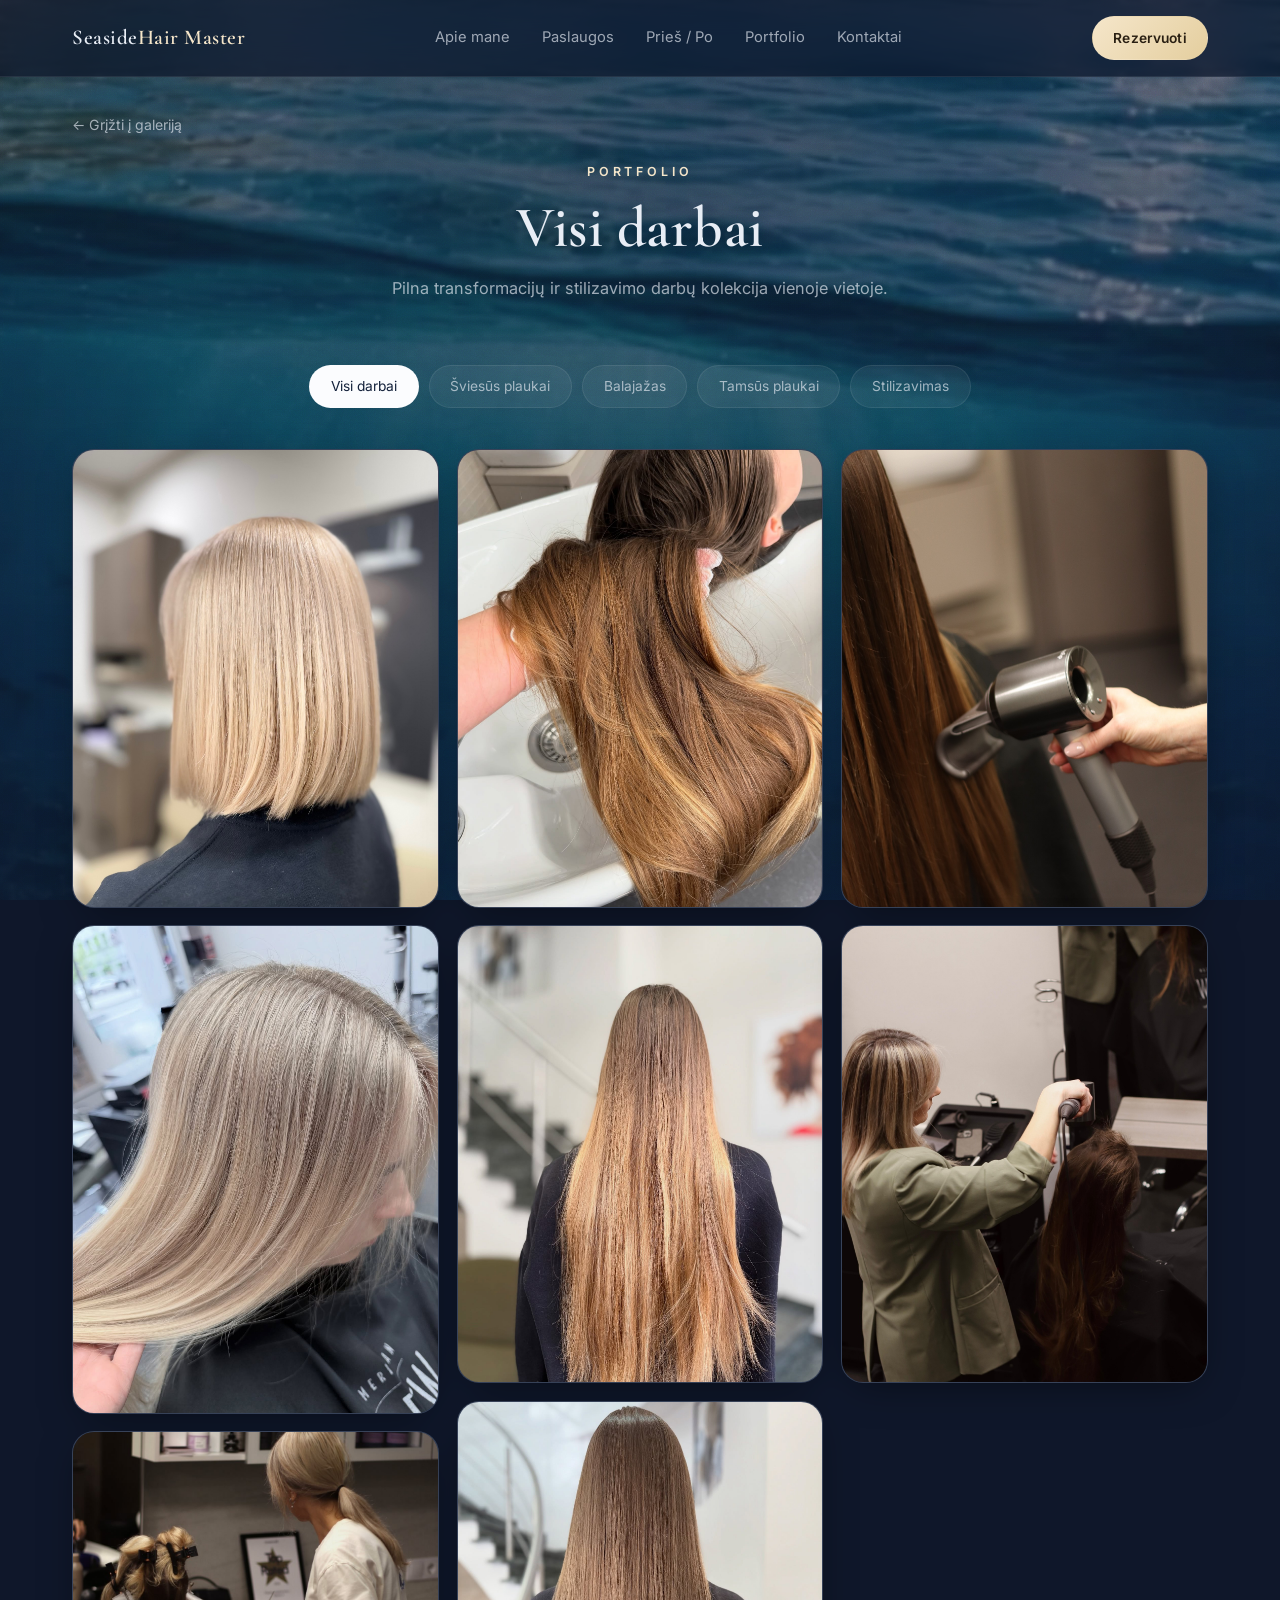
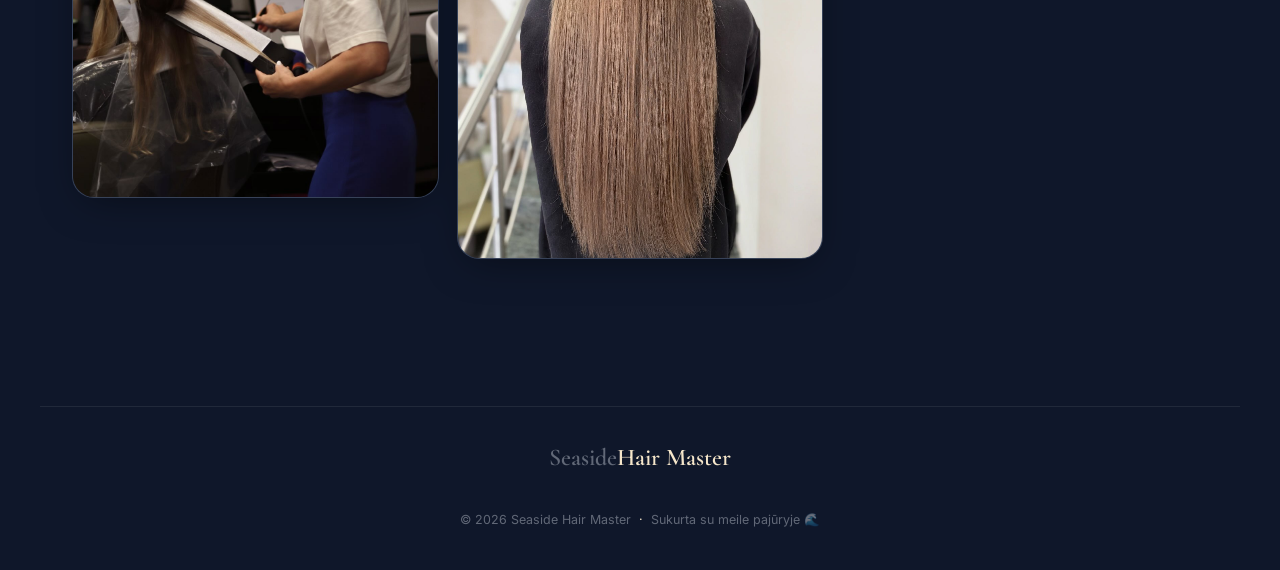
==== commit d221896d: "Services fonas – paplūdimio nuotrauka; fono video ryškesnis su persiliejimu (crossfade) kartojant; p" ====
--- a/works.html
+++ b/works.html
@@ -14,27 +14,14 @@
 </head>
 <body>
   <div class="bg-video" aria-hidden="true">
-    <video id="bgVideo" autoplay muted loop playsinline preload="auto" poster="assets/video/bg-poster.jpg">
+    <video class="bg-video__layer is-active" id="bgVideo" muted playsinline preload="auto" poster="assets/video/bg-poster.jpg">
+      <source src="assets/video/bg.mp4" type="video/mp4" />
+    </video>
+    <video class="bg-video__layer" id="bgVideo2" muted playsinline preload="auto">
       <source src="assets/video/bg.mp4" type="video/mp4" />
     </video>
   </div>
   <div class="bg-video-overlay" aria-hidden="true"></div>
-
-  <div class="sea-life" aria-hidden="true">
-    <span class="fish" style="top:18%; width:66px; --op:.14; animation-duration:38s; animation-delay:-6s;">
-      <svg viewBox="0 0 72 36"><path class="body" d="M4 18C16 4 44 4 54 18 44 32 16 32 4 18Z"/><path class="body" d="M54 18 70 8 66 18 70 28Z"/><circle class="eye" cx="18" cy="15" r="2"/></svg>
-    </span>
-    <span class="fish fish--rev" style="top:52%; width:50px; --op:.12; color:var(--gold); animation-duration:50s; animation-delay:-22s;">
-      <svg viewBox="0 0 72 36"><path class="body" d="M4 18C16 4 44 4 54 18 44 32 16 32 4 18Z"/><path class="body" d="M54 18 70 8 66 18 70 28Z"/><circle class="eye" cx="18" cy="15" r="2"/></svg>
-    </span>
-    <span class="fish" style="top:76%; width:88px; --op:.10; color:var(--teal); animation-duration:56s; animation-delay:-34s;">
-      <svg viewBox="0 0 72 36"><path class="body" d="M4 18C16 4 44 4 54 18 44 32 16 32 4 18Z"/><path class="body" d="M54 18 70 8 66 18 70 28Z"/><circle class="eye" cx="18" cy="15" r="2"/></svg>
-    </span>
-    <span class="bubble" style="left:14%; width:10px; height:10px; animation-duration:18s; animation-delay:-3s;"></span>
-    <span class="bubble" style="left:44%; width:8px; height:8px; animation-duration:16s; animation-delay:-8s;"></span>
-    <span class="bubble" style="left:72%; width:13px; height:13px; animation-duration:22s; animation-delay:-12s;"></span>
-    <span class="bubble" style="left:88%; width:9px; height:9px; animation-duration:19s; animation-delay:-6s;"></span>
-  </div>
   <div class="page-noise" aria-hidden="true"></div>
 
   <!-- NAV -->
--- a/css/styles.css
+++ b/css/styles.css
@@ -231,14 +231,21 @@
 .hero__media{ position:relative; display:flex; justify-content:center; }
 .hero__media-img{
   aspect-ratio:9/16; height:min(76vh, 660px); width:auto; max-width:100%;
-  border-radius:calc(var(--radius) + 6px);
+  border-radius:calc(var(--radius) + 8px);
   background:
-    linear-gradient(180deg, rgba(15,23,42,0) 55%, rgba(15,23,42,.4)),
+    linear-gradient(180deg, rgba(15,23,42,.28) 0%, transparent 20%, transparent 62%, rgba(11,17,32,.62) 100%),
     url("../assets/img/ieva-portrait.jpg");
-  background-size:cover; background-position:center center;
-  box-shadow:var(--shadow);
-  border:1px solid var(--glass-border);
+  background-size:cover; background-position:center 8%;
+  box-shadow:
+    0 50px 90px -30px rgba(0,0,0,.85),
+    0 20px 50px -25px rgba(0,0,0,.6);
+  border:1px solid rgba(245,230,202,.3);
   position:relative; overflow:hidden;
+}
+.hero__media-img::before{
+  content:""; position:absolute; inset:0; z-index:2; pointer-events:none;
+  border-radius:inherit;
+  box-shadow:inset 0 0 0 1px rgba(255,255,255,.1), inset 0 0 60px rgba(11,17,32,.35);
 }
 .hero__media-img::after{
   content:""; position:absolute; inset:0;
@@ -824,10 +831,10 @@
    FLOATING CARDS — subtilus plaukiojimo efektas
    (naudoja `translate` savybę, kad nesikirstų su hover transform)
    ========================================================= */
-@keyframes floaty { 0%,100%{ translate:0 0; } 50%{ translate:0 -8px; } }
+@keyframes floaty { 0%,100%{ translate:0 0; } 50%{ translate:0 -18px; } }
 .service, .showcase__card, .gcard, .wtile,
 .hero__cta, .about__sign, .contact__info{
-  animation:floaty 6s ease-in-out infinite;
+  animation:floaty 5s ease-in-out infinite;
 }
 .showcase__card--tall{ animation-duration:6.8s; animation-delay:-1s; }
 .showcase__card:nth-child(1){ animation-delay:-.6s; }
@@ -978,18 +985,25 @@
 /* =========================================================
    FONO VIDEO — visos svetainės fonas su parallax
    ========================================================= */
-.bg-video{ position:fixed; inset:0; z-index:-2; overflow:hidden; pointer-events:none; background:var(--bg-2); }
-.bg-video video{
-  position:absolute; top:-8%; left:0; width:100%; height:116%;
-  object-fit:cover; object-position:center; will-change:transform;
-}
+.bg-video{ position:fixed; top:0; left:0; width:100vw; height:100%; z-index:-2; overflow:hidden; pointer-events:none; background:var(--bg-2); }
+.bg-video__layer{
+  position:absolute; top:-8%; left:-2%; width:104%; height:116%;
+  object-fit:cover; object-position:center; opacity:0;
+  transition:opacity .9s ease; will-change:transform,opacity;
+}
+.bg-video__layer.is-active{ opacity:1; }
 .bg-video-overlay{
   position:fixed; inset:0; z-index:-1; pointer-events:none;
   background:
-    radial-gradient(1200px 800px at 50% 0%, rgba(15,23,42,.55), transparent 60%),
-    linear-gradient(180deg, rgba(15,23,42,.7), rgba(15,23,42,.82));
-}
-@media (prefers-reduced-motion:reduce){ .bg-video video{ transform:none !important; } }
+    radial-gradient(1200px 800px at 50% 0%, rgba(15,23,42,.4), transparent 62%),
+    linear-gradient(180deg, rgba(15,23,42,.56), rgba(15,23,42,.72));
+}
+@media (prefers-reduced-motion:reduce){ .bg-video__layer{ transform:none !important; } }
+
+/* Teksto įskaitomumas ant video */
+.hero__title, .hero__sub, .section__title, .section__lead, .eyebrow{
+  text-shadow:0 2px 24px rgba(11,17,32,.45);
+}
 
 /* Services sekcijos fono nuotrauka */
 .services{ position:relative; }
@@ -997,8 +1011,8 @@
   content:""; position:absolute; top:0; bottom:0; left:50%; transform:translateX(-50%);
   width:100vw; z-index:-1;
   background:
-    linear-gradient(rgba(11,17,32,.80), rgba(11,17,32,.88) 60%, rgba(11,17,32,.94)),
-    url("../assets/img/services-bg.jpg") center / cover no-repeat;
+    linear-gradient(rgba(11,17,32,.66), rgba(11,17,32,.8) 58%, rgba(11,17,32,.9)),
+    url("../assets/img/services-bg.jpg") center 42% / cover no-repeat;
 }
 .services::after{
   content:""; position:absolute; top:0; bottom:0; left:50%; transform:translateX(-50%);
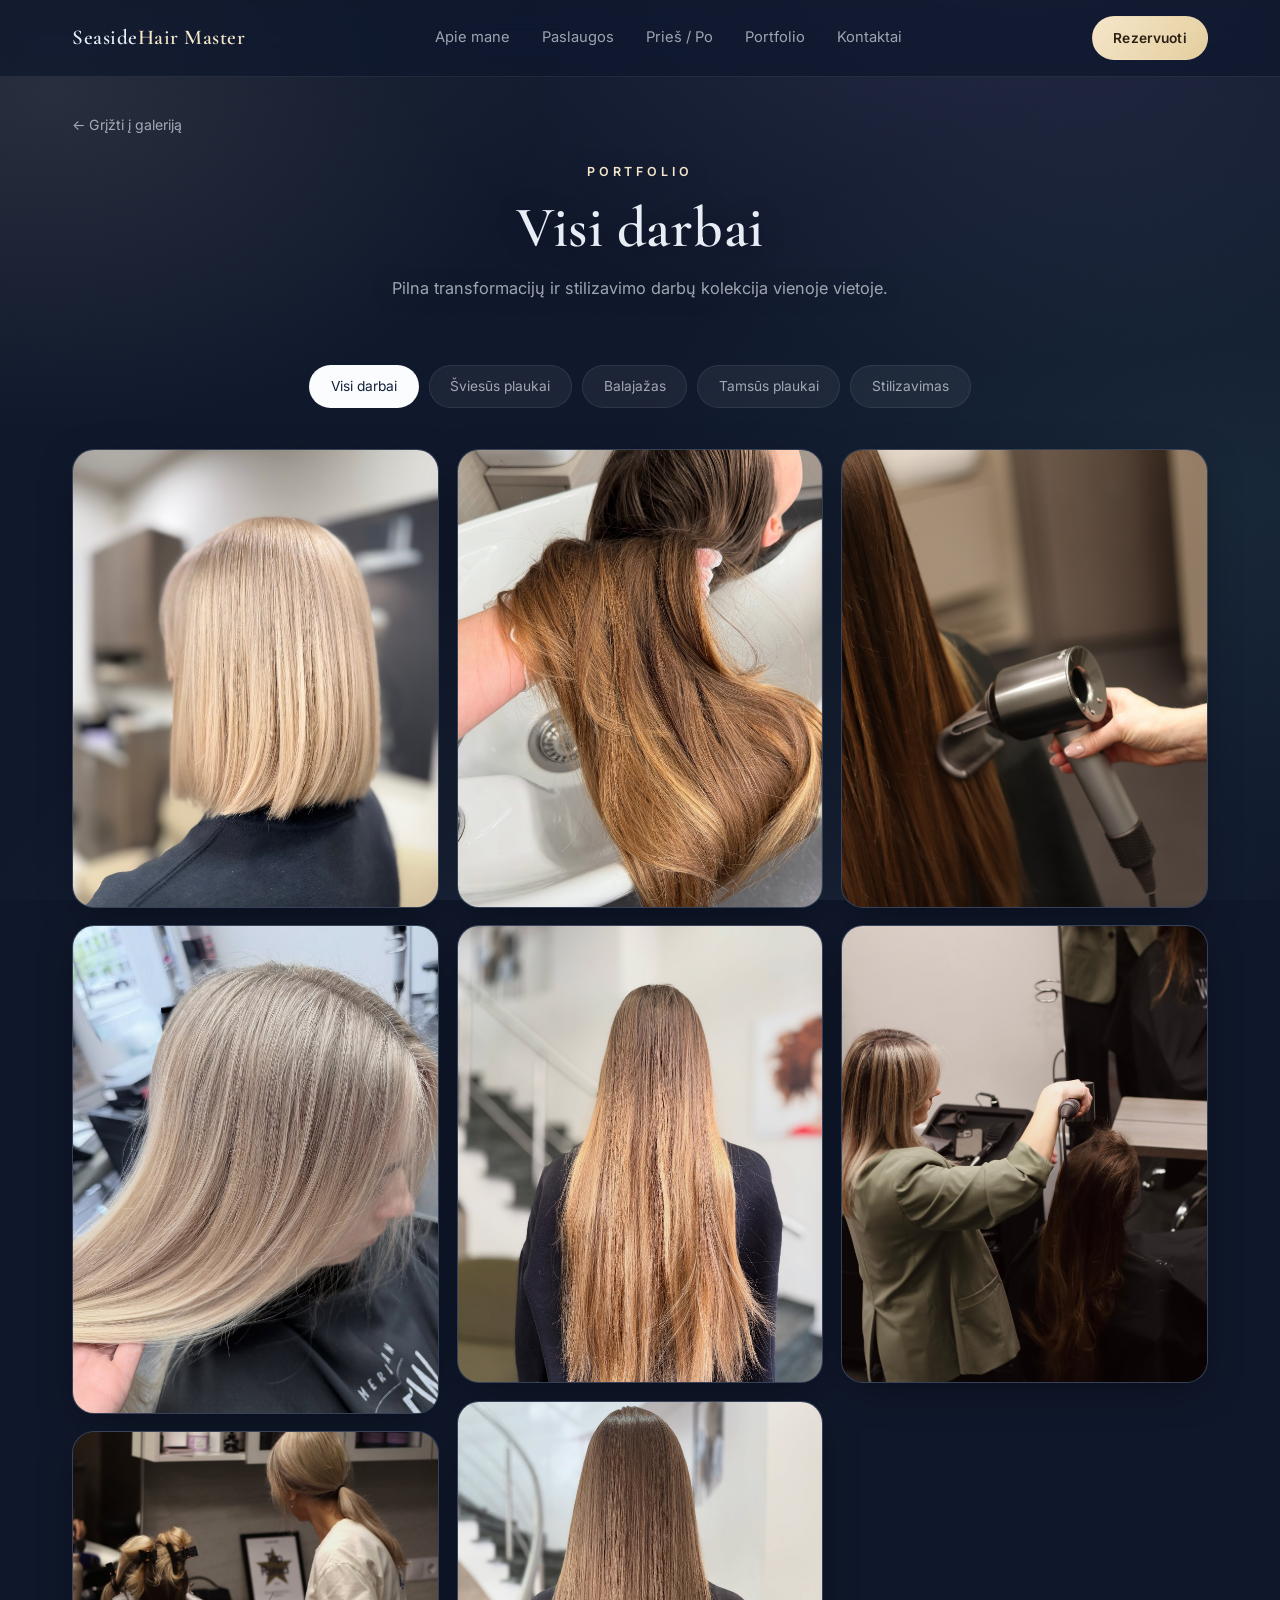
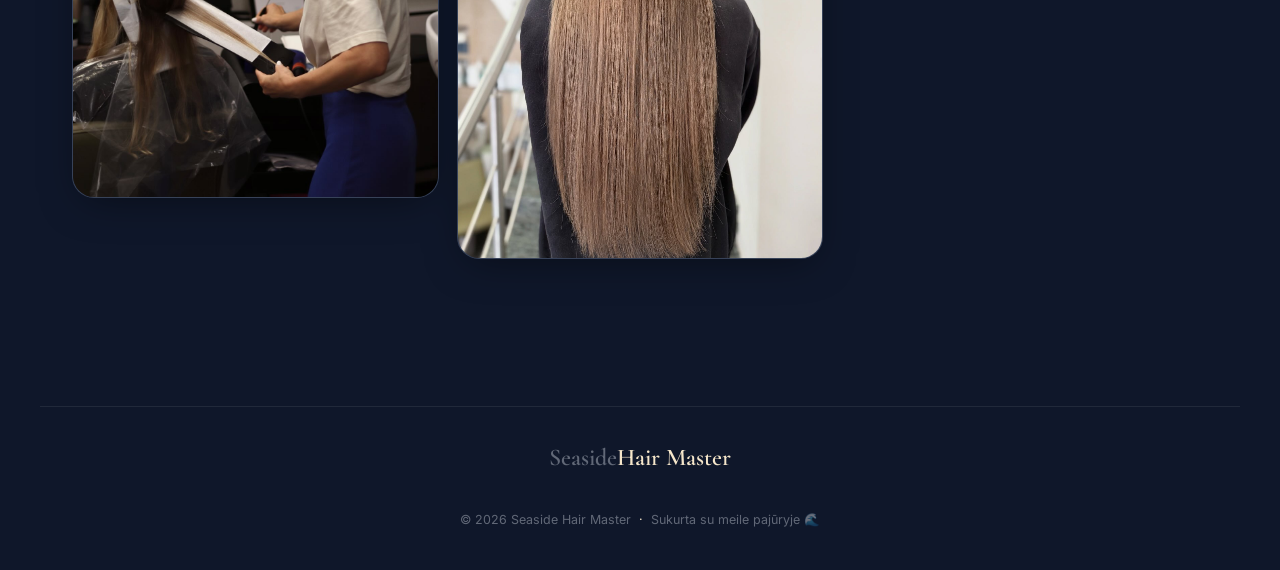
==== commit edcfafcb: "Video juostos: vienas video dviem sekcijoms (hero+apie, priesh/po+portfolio) - background.mp4 -> her" ====
--- a/works.html
+++ b/works.html
@@ -13,15 +13,6 @@
   <link rel="icon" href="data:image/svg+xml,%3Csvg xmlns='http://www.w3.org/2000/svg' viewBox='0 0 32 32'%3E%3Ctext y='26' font-size='26'%3E%F0%9F%8C%8A%3C/text%3E%3C/svg%3E" />
 </head>
 <body>
-  <div class="bg-video" aria-hidden="true">
-    <video class="bg-video__layer is-active" id="bgVideo" muted playsinline preload="auto" poster="assets/video/bg-poster.jpg">
-      <source src="assets/video/bg.mp4" type="video/mp4" />
-    </video>
-    <video class="bg-video__layer" id="bgVideo2" muted playsinline preload="auto">
-      <source src="assets/video/bg.mp4" type="video/mp4" />
-    </video>
-  </div>
-  <div class="bg-video-overlay" aria-hidden="true"></div>
   <div class="page-noise" aria-hidden="true"></div>
 
   <!-- NAV -->
--- a/css/styles.css
+++ b/css/styles.css
@@ -50,6 +50,7 @@
     var(--bg);
   background-attachment:fixed;
   line-height:1.6;
+  position:relative;
   overflow-x:hidden;
   overflow-x:clip;
   -webkit-font-smoothing:antialiased;
@@ -557,11 +558,10 @@
   .btn--nav{ display:none; }
   .hero{ min-height:90svh; padding-top:6rem; padding-bottom:3rem; text-align:center; }
   .hero__bg{
-    display:block; position:absolute; top:-14%; left:0; right:0; height:128%; z-index:0;
+    display:block; position:absolute; inset:0; z-index:0;
     background:
       linear-gradient(rgba(15,23,42,.38) 0%, rgba(15,23,42,.62) 42%, rgba(15,23,42,.9) 78%, rgba(15,23,42,.97)),
       url("../assets/img/ieva-portrait.jpg") center 20% / cover no-repeat;
-    will-change:transform;
   }
   .hero__grid{ grid-template-columns:1fr; gap:1.6rem; }
   .hero__left{ text-align:center; }
@@ -985,20 +985,24 @@
 /* =========================================================
    FONO VIDEO — visos svetainės fonas su parallax
    ========================================================= */
-.bg-video{ position:fixed; top:0; left:0; width:100vw; height:100%; z-index:-2; overflow:hidden; pointer-events:none; background:var(--bg-2); }
-.bg-video__layer{
-  position:absolute; top:-8%; left:-2%; width:104%; height:116%;
+/* Video juostos: vienas video = dvi sekcijos, slenka kartu su puslapiu */
+.vband{ position:relative; }
+.vband__media{
+  position:absolute; inset:0; z-index:0; overflow:hidden;
+  pointer-events:none; background:var(--bg-2);
+}
+.vband__layer{
+  position:absolute; inset:0; width:100%; height:100%;
   object-fit:cover; object-position:center; opacity:0;
-  transition:opacity .9s ease; will-change:transform,opacity;
-}
-.bg-video__layer.is-active{ opacity:1; }
-.bg-video-overlay{
-  position:fixed; inset:0; z-index:-1; pointer-events:none;
-  background:
-    radial-gradient(1200px 800px at 50% 0%, rgba(15,23,42,.4), transparent 62%),
-    linear-gradient(180deg, rgba(15,23,42,.56), rgba(15,23,42,.72));
-}
-@media (prefers-reduced-motion:reduce){ .bg-video__layer{ transform:none !important; } }
+  transition:opacity .9s ease; will-change:opacity;
+}
+.vband__layer.is-active{ opacity:1; }
+.vband__overlay{
+  position:absolute; inset:0;
+  background:linear-gradient(180deg, rgba(15,23,42,.6), rgba(15,23,42,.52) 50%, rgba(15,23,42,.66));
+}
+/* Sprinkles (dalelės) pašalintos */
+.particles{ display:none !important; }
 
 /* Teksto įskaitomumas ant video */
 .hero__title, .hero__sub, .section__title, .section__lead, .eyebrow{
@@ -1019,3 +1023,37 @@
   width:100vw; z-index:-1; pointer-events:none;
   border-top:1px solid var(--glass-border-soft); border-bottom:1px solid var(--glass-border-soft);
 }
+
+/* =========================================================
+   MOBILE: video natūraliomis 9:16 proporcijomis (be tempimo)
+   Fiksuotas ekrane — hero turi savo foną, tad video matomas
+   nuo „Apie mane" sekcijos iki footerio.
+   ========================================================= */
+
+/* =========================================================
+   Šviesesni perdengimai + stipresnis glass, kad matytųsi fonai
+   ========================================================= */
+.services::before{
+  background:
+    linear-gradient(rgba(11,17,32,.48), rgba(11,17,32,.6) 58%, rgba(11,17,32,.72)),
+    url("../assets/img/services-bg.jpg") center 42% / cover no-repeat;
+}
+.booking::before{
+  background:
+    linear-gradient(rgba(11,17,32,.52), rgba(11,17,32,.64) 55%, rgba(11,17,32,.76)),
+    url("../assets/img/stylist-blowdry.jpg") center 22% / cover no-repeat;
+}
+
+/* Permatomos kortelės (be blur) — aiškiai matosi fono nuotrauka */
+.service{
+  background:rgba(255,255,255,.045);
+  backdrop-filter:none; -webkit-backdrop-filter:none;
+  border-color:rgba(255,255,255,.22);
+}
+.service:hover{ background:rgba(255,255,255,.09); }
+
+.booking__card{
+  background:rgba(255,255,255,.045);
+  backdrop-filter:none; -webkit-backdrop-filter:none;
+  border-color:rgba(255,255,255,.22);
+}
